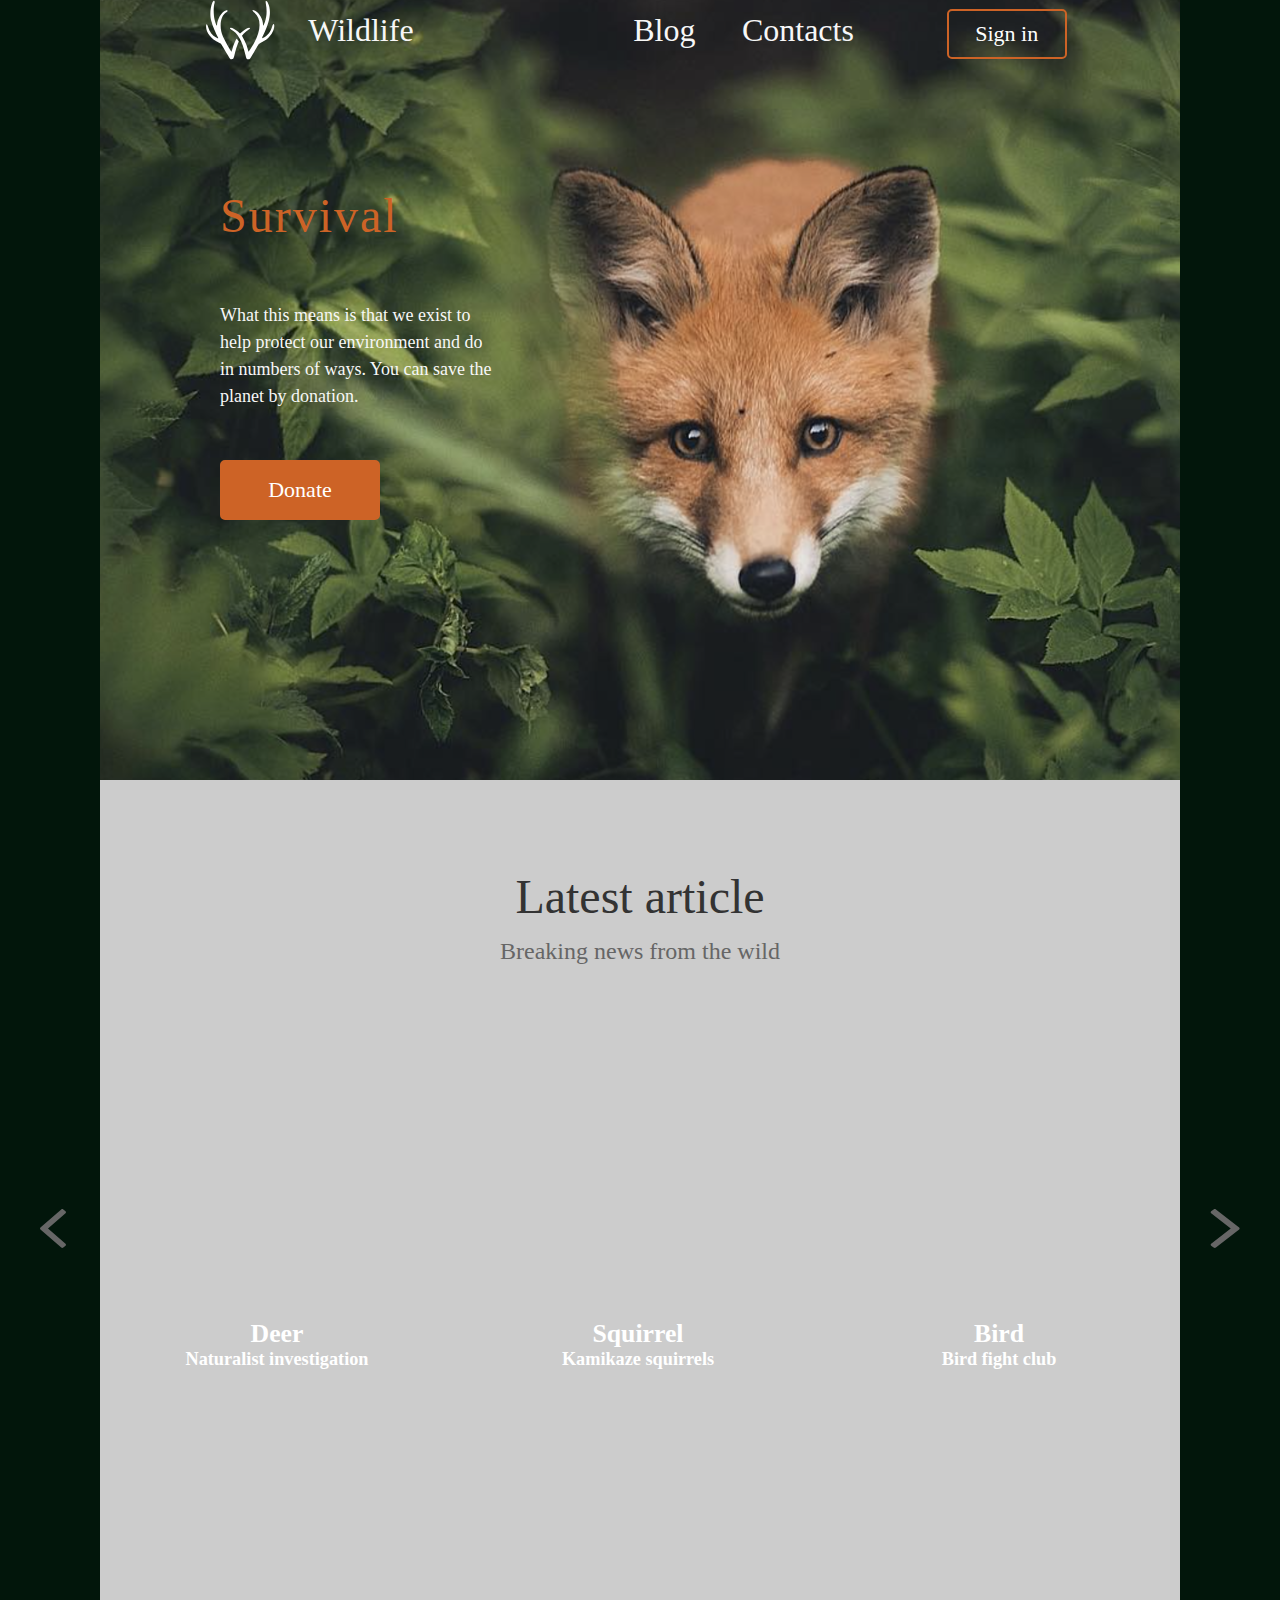
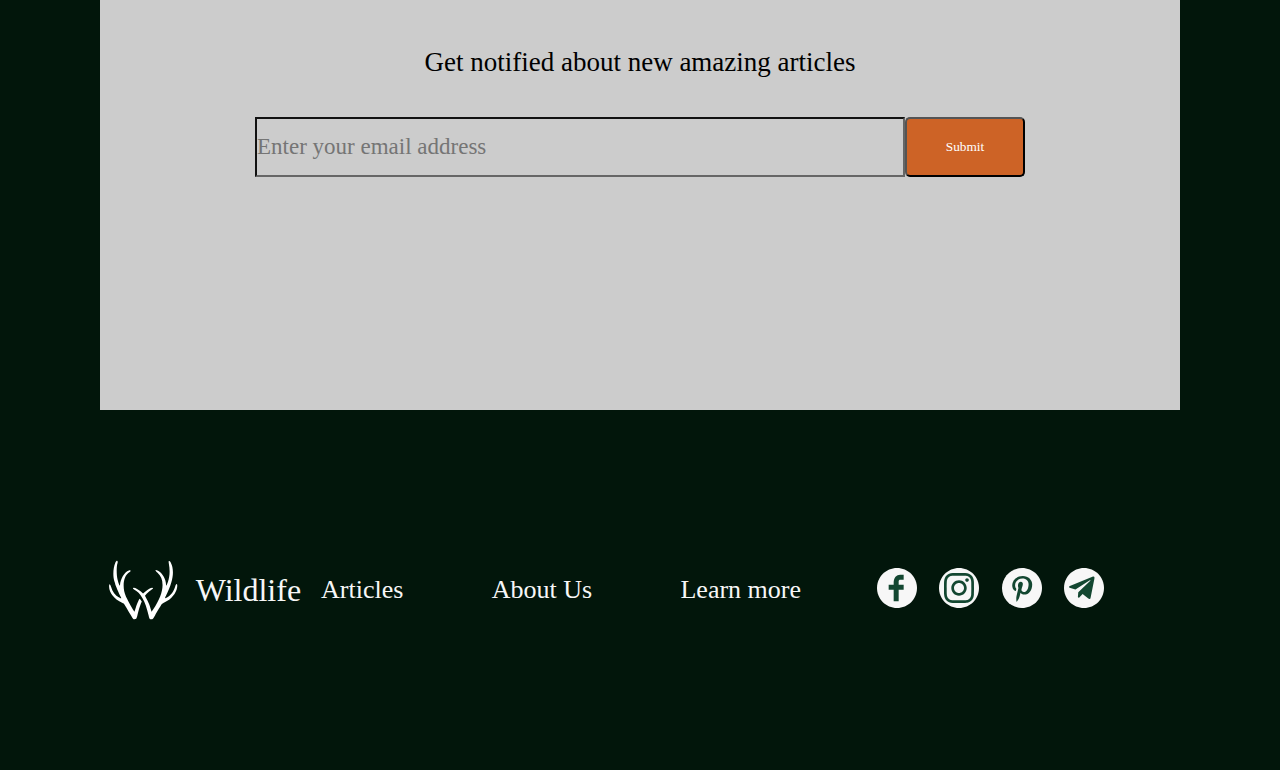
==== wildlife/index.html @ bce0eb22 "feat: cheged 3 file and added 3 pictures" ====
<!DOCTYPE html>
<html lang="en">
<head>
  <meta charset="UTF-8">
  <link rel="stylesheet" href="style.css">
  <link rel="stylesheet" href="anim.css">
  <title>Wildlife</title>
</head>
<body>
  <div class="wrapper">
    <div class="up">
      <header class="header">
          <div class="header__left">
            <div class="left__block">
              <div class="header__logo">
                  <svg width="69" height="60" viewBox="0 0 69 60" fill="none" xmlns="http://www.w3.org/2000/svg">
                    <path fill-rule="evenodd" clip-rule="evenodd" d="M6.3948 2.44604C4.16477 7.15504 3.65727 16.4691 5.36475 21.3461C5.73505 22.4039 6.12845 23.6725 6.23905 24.1655C6.50697 25.3616 9.98755 33.4607 11.3835 36.1374C12.7536 38.7639 12.7282 38.7901 10.1004 37.4541C6.3206 35.5326 3.34752 31.5826 2.05042 26.7593C1.13115 23.3408 0.00397348 23.2777 0.0772985 26.6488C0.205224 32.5289 5.17522 38.814 12.5882 42.4708C15.5288 43.9211 14.6779 42.7686 21.2467 54.2024C24.0457 59.0747 24.1808 59.2308 25.5972 59.2308C27.3561 59.2308 27.6071 58.8444 28.5953 54.6155C29.5972 50.3279 30.7228 46.6075 31.9289 43.5965L32.7948 41.4347L31.8533 40.1431C31.3355 39.4326 30.798 38.8502 30.6593 38.8488C30.1948 38.844 28.0869 43.6096 26.7646 47.6535L25.4569 51.6532L23.9027 49.3844C22.4623 47.2811 17.952 38.948 16.8384 36.3319C12.847 26.9553 14.4788 15.6138 20.3028 12.2518C22.3567 11.066 21.9794 9.6086 19.8173 10.3764C15.3945 11.9471 11.3867 18.6498 10.9586 25.1924C10.8617 26.6725 9.7457 24.0611 8.6236 19.7287C7.47227 15.2835 7.3727 6.67708 8.4353 3.47029C9.38888 0.593038 7.67895 -0.265299 6.3948 2.44604ZM59.6933 1.30982C59.574 1.59996 59.6634 2.85175 59.8918 4.09177C61.1044 10.6744 60.7708 16.6257 58.8924 21.9231C57.5846 25.6113 57.0736 26.3963 57.0652 24.7304C57.0377 19.3638 53.3148 12.8507 49.0733 10.7489C45.9222 9.18752 45.6274 10.2683 48.518 12.7851C56.5554 19.7834 54.8527 33.9088 44.1036 49.4043L42.5157 51.6933L41.9636 49.7889C40.4831 44.6822 39.9738 43.3696 38.0497 39.7006L35.9766 35.7474L37.6433 33.7295C38.56 32.6197 40.4344 31.032 41.8087 30.2013C43.183 29.3706 44.2428 28.5095 44.1637 28.2878C43.6667 26.893 39.9378 28.4095 36.4521 31.4239L34.0308 33.5178L31.8846 31.5955C29.582 29.5331 25.8581 27.5444 24.6935 27.7554C23.4517 27.9804 23.6045 28.7779 25.0178 29.4484C31.5726 32.5583 36.2416 40.8258 39.5563 55.1923C40.3933 58.8197 40.6819 59.2308 42.3925 59.2308C43.7998 59.2308 43.9577 59.0614 46.1602 55.1923C47.5179 52.8072 51.0517 46.8561 52.3433 44.7796C52.8356 43.988 54.1098 43.1056 56.201 42.1082C62.3316 39.1839 67.1378 33.2911 68.1072 27.5107C68.7914 23.4293 67.2122 22.8184 66.0997 26.7343C64.7094 31.6287 61.3194 36.0255 57.5225 37.8595C55.6437 38.767 55.6206 38.591 57.1947 35.3476C64.3238 20.6586 65.7354 10.406 61.7265 2.43362C61.0403 1.06904 60.0232 0.506894 59.6933 1.30982Z" fill="white"/>
                  </svg>
              <h1>Wildlife</h1>
              </div>
            </div>
          </div>
        <div class="header__right">
          <div class = "right__block"> 
            <nav class="menu">
              <ul class="menu__list">
                <li class="menu__items">
                  <a href="#" class="menu__links">Blog</a>
                </li>
                <li class="menu__items">
                  <a href="#" class="menu__links">Contacts</a>
                </li>
                <li class="menu__items">
                  <img src="https://image.flaticon.com/icons/svg/49/49116.svg" alt="" class="search-icon">
                </li>
                <li class="menu__items">
                  <button href="#" class="menu__links">Sign in</button>
                </li>
              </ul>
            </nav>
          </div>
        </div>
      </header>
      <div class="survival">
        <div class="med">
          <div class="med_title"><h1 id="tt">Survival</h1></div>
          <div class="med_text">
            What this means is that we exist to help protect our environment and do in numbers of ways. 
            You can save the planet by donation.
          </div>
          <div class="med_donate"> <button href=# class="med_links" id="button2">Donate</button></div>
        </div>
      </div>
    </div>
  </div>
  <div class="wild-articles">
    <div class="last_articles">
      <div class="articles__header">
        <h2 id="head_1">Latest article</h2>
        <h2 id="head_2">Breaking news from the wild</h2>
      </div>
      <div class="articles__body">
        <div class="illustration">
          <div id="strelka">
            <svg width="26" height="39" viewBox="0 0 26 39" fill="none" xmlns="http://www.w3.org/2000/svg">
              <path d="M25.9913 3.24993C25.9913 3.56219 25.8125 3.91383 25.545 4.14844L8.00063 19.4998L25.545 34.8511C25.8131 35.0857 25.9913 35.4368 25.9913 35.7496C25.9913 36.0624 25.8125 36.4135 25.545 36.6481L23.3131 38.601C23.045 38.8356 22.6438 38.9915 22.2863 38.9915C21.9288 38.9915 21.5275 38.8351 21.2594 38.601L0.455627 20.3977C0.187502 20.1631 0.00937653 19.812 0.00937653 19.4992C0.00937653 19.1864 0.188127 18.8353 0.455627 18.6007L21.2594 0.397427C21.5275 0.162818 21.9288 0.00695801 22.2863 0.00695801C22.6438 0.00695801 23.045 0.163365 23.3131 0.397427L25.545 2.35032C25.8131 2.58493 25.9913 2.89719 25.9913 3.24883V3.24993Z" fill="#666666"/>
              </svg>
          </div>
          <div class="picture__1">
            <div class="picture__text">
              <h3 id="white">Deer</h3>
              <h5 id="white">Naturalist investigation</h5>
            </div>
          </div>
          <div class="picture__2">
            <div class="picture__text">
              <h3 id='white'>Squirrel</h3>
              <h5 id='white'>Kamikaze squirrels</h5>
            </div> 
          </div>
          <div class="picture__3">
            <div class="picture__text">
              <h3 id='white'>Bird</h3>
              <h5 id='white'>Bird fight club</h5>
            </div>
          </div>
          <div id="strelka">
            <svg width="30" height="39" viewBox="0 0 30 39" fill="none" xmlns="http://www.w3.org/2000/svg">
              <path d="M29.6512 19.4997C29.6512 19.812 29.4517 20.1636 29.1531 20.3982L5.93029 38.6015C5.63098 38.8361 5.18308 38.992 4.78401 38.992C4.38494 38.992 3.93703 38.8356 3.63773 38.6015L1.14633 36.6486C0.847031 36.414 0.648193 36.1017 0.648193 35.7501C0.648193 35.4378 0.847728 35.0862 1.14633 34.8516L20.7308 19.5003L1.14633 4.14894C0.847031 3.91433 0.648193 3.56323 0.648193 3.25042C0.648193 2.93761 0.847728 2.58651 1.14633 2.3519L3.63773 0.399014C3.93703 0.164405 4.38494 0.00854492 4.78401 0.00854492C5.18308 0.00854492 5.63098 0.164952 5.93029 0.399014L29.1531 18.6023C29.4524 18.8369 29.6512 19.188 29.6512 19.5008V19.4997Z" fill="#666666"/>
            </svg>
          </div>
        </div>
      </div>

      <div class='articles__basement'>
        <div class="email">
          <div class="text12">
            <h4 id="text11">Get notified about new amazing articles</h4>
          </div>
          <div class="email2">
            <form class="form_center" action="kudata.php">
              <input class="pole__email" type="email" placeholder="Enter your email address">
              <input class="button__send" type="submit" placeholder="Send">
            </form>
          </div>
        </div>
      </div>
    </div>
  </div>

  <div class="footer">
    <div class="footer__wrapper">

      <div class="left__footer">
        <div class="left__footer_block">
          <div class="footer__logo">
            <svg width="69" height="60" viewBox="0 0 69 60" fill="none" xmlns="http://www.w3.org/2000/svg">
              <path fill-rule="evenodd" clip-rule="evenodd" d="M6.3948 2.44604C4.16477 7.15504 3.65727 16.4691 5.36475 21.3461C5.73505 22.4039 6.12845 23.6725 6.23905 24.1655C6.50697 25.3616 9.98755 33.4607 11.3835 36.1374C12.7536 38.7639 12.7282 38.7901 10.1004 37.4541C6.3206 35.5326 3.34752 31.5826 2.05042 26.7593C1.13115 23.3408 0.00397348 23.2777 0.0772985 26.6488C0.205224 32.5289 5.17522 38.814 12.5882 42.4708C15.5288 43.9211 14.6779 42.7686 21.2467 54.2024C24.0457 59.0747 24.1808 59.2308 25.5972 59.2308C27.3561 59.2308 27.6071 58.8444 28.5953 54.6155C29.5972 50.3279 30.7228 46.6075 31.9289 43.5965L32.7948 41.4347L31.8533 40.1431C31.3355 39.4326 30.798 38.8502 30.6593 38.8488C30.1948 38.844 28.0869 43.6096 26.7646 47.6535L25.4569 51.6532L23.9027 49.3844C22.4623 47.2811 17.952 38.948 16.8384 36.3319C12.847 26.9553 14.4788 15.6138 20.3028 12.2518C22.3567 11.066 21.9794 9.6086 19.8173 10.3764C15.3945 11.9471 11.3867 18.6498 10.9586 25.1924C10.8617 26.6725 9.7457 24.0611 8.6236 19.7287C7.47227 15.2835 7.3727 6.67708 8.4353 3.47029C9.38888 0.593038 7.67895 -0.265299 6.3948 2.44604ZM59.6933 1.30982C59.574 1.59996 59.6634 2.85175 59.8918 4.09177C61.1044 10.6744 60.7708 16.6257 58.8924 21.9231C57.5846 25.6113 57.0736 26.3963 57.0652 24.7304C57.0377 19.3638 53.3148 12.8507 49.0733 10.7489C45.9222 9.18752 45.6274 10.2683 48.518 12.7851C56.5554 19.7834 54.8527 33.9088 44.1036 49.4043L42.5157 51.6933L41.9636 49.7889C40.4831 44.6822 39.9738 43.3696 38.0497 39.7006L35.9766 35.7474L37.6433 33.7295C38.56 32.6197 40.4344 31.032 41.8087 30.2013C43.183 29.3706 44.2428 28.5095 44.1637 28.2878C43.6667 26.893 39.9378 28.4095 36.4521 31.4239L34.0308 33.5178L31.8846 31.5955C29.582 29.5331 25.8581 27.5444 24.6935 27.7554C23.4517 27.9804 23.6045 28.7779 25.0178 29.4484C31.5726 32.5583 36.2416 40.8258 39.5563 55.1923C40.3933 58.8197 40.6819 59.2308 42.3925 59.2308C43.7998 59.2308 43.9577 59.0614 46.1602 55.1923C47.5179 52.8072 51.0517 46.8561 52.3433 44.7796C52.8356 43.988 54.1098 43.1056 56.201 42.1082C62.3316 39.1839 67.1378 33.2911 68.1072 27.5107C68.7914 23.4293 67.2122 22.8184 66.0997 26.7343C64.7094 31.6287 61.3194 36.0255 57.5225 37.8595C55.6437 38.767 55.6206 38.591 57.1947 35.3476C64.3238 20.6586 65.7354 10.406 61.7265 2.43362C61.0403 1.06904 60.0232 0.506894 59.6933 1.30982Z" fill="white"/>
            </svg>
            <div class="footer__logo_text">
              <h1>Wildlife</h1>
            </div>
          </div>
        </div>
      </div>

      <div class="middle__footer">
        <ul class="ul__footer__middle">
          <li class="li__footer__middle">
            <a class="a__links__footer">Articles</a>
          </li>
          <li class="li__footer__middle">
            <a class="a__links__footer">About Us</a>
          </li>
          <li class="li__footer_middle">
            <a class="a__links__footer">Learn more</a>
          </li>
        </ul>
      </div>

      <div class="right__footer">
        <ul class="ul__footer__right">
          <li class="li__footer__right"> 
            <a class="a__links__footer__right"><svg width="40" height="40" viewBox="0 0 40 40" fill="none" xmlns="http://www.w3.org/2000/svg">
              <path d="M0 20C0 8.95431 8.95431 0 20 0C31.0457 0 40 8.95431 40 20C40 31.0457 31.0457 40 20 40C8.95431 40 0 31.0457 0 20Z" fill="#F7F7F7"/>
              <path d="M21.6663 16.6663H26.6663V21.6663H21.6663V33.3325H16.6663V21.6663H11.6663V16.6663H16.6663V14.575C16.6663 12.5938 17.29 10.09 18.53 8.72126C19.77 7.35001 21.3188 6.66626 23.1738 6.66626H26.6675V11.6663H23.1675C22.3375 11.6663 21.6675 12.3363 21.6675 13.165V16.6663H21.6663Z" fill="#134731"/>
              </svg></a>
          </li>
          <li class="li__footer__right">
            <a class="a__links__footer__right"><svg width="40" height="40" viewBox="0 0 40 40" fill="none" xmlns="http://www.w3.org/2000/svg">
              <path d="M0 20C0 8.95431 8.95431 0 20 0C31.0457 0 40 8.95431 40 20C40 31.0457 31.0457 40 20 40C8.95431 40 0 31.0457 0 20Z" fill="#F7F7F7"/>
              <path d="M20.0088 7.7017C24.019 7.7017 24.4938 7.71928 26.0709 7.78961C27.5366 7.85407 28.3281 8.10021 28.8558 8.30533C29.5534 8.57492 30.0576 8.90311 30.5794 9.42469C31.1071 9.95214 31.4295 10.4503 31.7051 11.1477C31.9103 11.6751 32.1565 12.4722 32.221 13.9314C32.2914 15.5138 32.309 15.9885 32.309 19.9912C32.309 23.9939 32.2914 24.4745 32.221 26.051C32.1565 27.5161 31.9103 28.3073 31.7051 28.8347C31.4354 29.5321 31.1071 30.0361 30.5853 30.5577C30.0576 31.0852 29.5593 31.4075 28.8616 31.6829C28.334 31.8881 27.5366 32.1342 26.0768 32.1987C24.4938 32.269 24.019 32.2866 20.0147 32.2866C16.0104 32.2866 15.5296 32.269 13.9525 32.1987C12.4868 32.1342 11.6953 31.8881 11.1677 31.6829C10.47 31.4134 9.9658 31.0852 9.44401 30.5636C8.91636 30.0361 8.5939 29.538 8.31835 28.8406C8.11315 28.3131 7.86691 27.5161 7.80242 26.0568C7.73207 24.4745 7.71448 23.9998 7.71448 19.9971C7.71448 15.9943 7.73207 15.5138 7.80242 13.9373C7.86691 12.4722 8.11315 11.681 8.31835 11.1535C8.58804 10.4561 8.91636 9.95214 9.43815 9.43055C9.9658 8.90311 10.4641 8.58078 11.1618 8.30533C11.6895 8.10021 12.4868 7.85407 13.9466 7.78961C15.5237 7.71928 15.9986 7.7017 20.0088 7.7017ZM20.0088 5C15.9341 5 15.4241 5.01758 13.8235 5.08791C12.2288 5.15823 11.1325 5.4161 10.1827 5.78531C9.19191 6.1721 8.35353 6.68197 7.52101 7.52002C6.68263 8.35222 6.17256 9.19027 5.78562 10.1748C5.41626 11.1301 5.1583 12.2202 5.08794 13.8142C5.01759 15.42 5 15.9299 5 20.0029C5 24.076 5.01759 24.5859 5.08794 26.1858C5.1583 27.7798 5.41626 28.8758 5.78562 29.8252C6.17256 30.8156 6.68263 31.6536 7.52101 32.4858C8.35353 33.318 9.19191 33.8338 10.1769 34.2147C11.1325 34.5839 12.223 34.8418 13.8177 34.9121C15.4182 34.9824 15.9283 35 20.0029 35C24.0776 35 24.5876 34.9824 26.1882 34.9121C27.7829 34.8418 28.8792 34.5839 29.829 34.2147C30.814 33.8338 31.6523 33.318 32.4849 32.4858C33.3174 31.6536 33.8333 30.8156 34.2144 29.831C34.5837 28.8758 34.8417 27.7857 34.9121 26.1916C34.9824 24.5917 35 24.0819 35 20.0088C35 15.9357 34.9824 15.4259 34.9121 13.8259C34.8417 12.2319 34.5837 11.136 34.2144 10.1866C33.845 9.19027 33.335 8.35222 32.4966 7.52002C31.6641 6.68783 30.8257 6.1721 29.8407 5.79117C28.8851 5.42196 27.7946 5.16409 26.1999 5.09377C24.5935 5.01758 24.0834 5 20.0088 5V5Z" fill="#134731"/>
              <path d="M20.0088 12.2964C15.7524 12.2964 12.2992 15.7482 12.2992 20.003C12.2992 24.2577 15.7524 27.7096 20.0088 27.7096C24.2652 27.7096 27.7184 24.2577 27.7184 20.003C27.7184 15.7482 24.2652 12.2964 20.0088 12.2964ZM20.0088 25.002C17.2474 25.002 15.0078 22.7633 15.0078 20.003C15.0078 17.2427 17.2474 15.0039 20.0088 15.0039C22.7702 15.0039 25.0098 17.2427 25.0098 20.003C25.0098 22.7633 22.7702 25.002 20.0088 25.002Z" fill="#134731"/>
              <path d="M29.8232 11.9916C29.8232 12.9853 29.0174 13.7907 28.0233 13.7907C27.0292 13.7907 26.2234 12.9853 26.2234 11.9916C26.2234 10.9979 27.0292 10.1924 28.0233 10.1924C29.0174 10.1924 29.8232 10.9979 29.8232 11.9916Z" fill="#134731"/>
              </svg>
              </a>
          </li> 
          <li class="li__footer__right">
            <a class="a__links__footer__right"><svg width="40" height="40" viewBox="0 0 40 40" fill="none" xmlns="http://www.w3.org/2000/svg">
              <path d="M0 20C0 8.95431 8.95431 0 20 0C31.0457 0 40 8.95431 40 20C40 31.0457 31.0457 40 20 40C8.95431 40 0 31.0457 0 20Z" fill="#F7F7F7"/>
              <path d="M20.81 7.95117C13.76 7.95117 10.205 13.0062 10.205 17.2212C10.205 19.7762 11.1737 22.0449 13.2437 22.8899C13.585 23.0299 13.8887 22.8962 13.9875 22.5212C14.0562 22.2599 14.2175 21.5999 14.2912 21.3262C14.3925 20.9574 14.3525 20.8262 14.08 20.5012C13.4812 19.7974 13.1 18.8812 13.1 17.5899C13.1 13.8399 15.905 10.4837 20.4062 10.4837C24.3925 10.4837 26.5825 12.9224 26.5825 16.1699C26.5825 20.4499 24.6875 24.0599 21.8762 24.0599C20.3225 24.0599 19.1612 22.7762 19.535 21.2012C19.9812 19.3174 20.845 17.2899 20.845 15.9349C20.845 14.7199 20.1912 13.7087 18.845 13.7087C17.2587 13.7087 15.9812 15.3487 15.9812 17.5487C15.9812 18.9499 16.4575 19.8974 16.4575 19.8974C16.4575 19.8974 14.8312 26.7787 14.5475 27.9837C13.9812 30.3837 14.4625 33.3274 14.5062 33.6249C14.5275 33.7987 14.755 33.8437 14.8562 33.7099C15.0025 33.5187 16.895 31.1812 17.535 28.8512C17.72 28.1912 18.58 24.7762 18.58 24.7762C19.0987 25.7574 20.6012 26.6224 22.205 26.6224C26.9762 26.6224 30.2112 22.2762 30.2112 16.4512C30.2062 12.0512 26.4775 7.95117 20.8112 7.95117H20.81Z" fill="#134731"/>
              </svg>
              </a>
          </li>
          <li class="li__footer__right">
            <a class="a__links__footer__right"><svg width="40" height="40" viewBox="0 0 40 40" fill="none" xmlns="http://www.w3.org/2000/svg">
              <path d="M0 20C0 8.95431 8.95431 0 20 0C31.0457 0 40 8.95431 40 20C40 31.0457 31.0457 40 20 40C8.95431 40 0 31.0457 0 20Z" fill="#F7F7F7"/>
              <path d="M28.4299 8.75572L5.83808 17.9356C4.92895 18.3631 4.62146 19.2193 5.6183 19.6839L11.4141 21.6246L25.4275 12.4989C26.1927 11.9259 26.976 12.0787 26.302 12.7089L14.2663 24.1918L13.8882 29.0513C14.2384 29.8016 14.8796 29.8051 15.2886 29.4322L18.6185 26.1122L24.3214 30.612C25.6459 31.4383 26.3666 30.905 26.6516 29.3906L30.3922 10.7271C30.7806 8.86286 30.1182 8.04149 28.4299 8.75572Z" fill="#134731"/>
              </svg>
              </a>
          </li>
        </ul>
      </div>

    </div>
  </div>
</body>

</html>
---- wildlife/style.css ----
* {
    padding: 0;
    margin: 0;
    list-style-type: none;
    box-sizing: border-box;
    text-decoration: none;
    font-family: "Open Sans";
}
  
.wrapper {
    width: 100vw;
    display: flex;
    justify-content: center;
    background-color: #02160b;
}

.up{
    width: 100%;
    max-width: 1080px;
    height: 100%;
    min-height: 780px; 
    
    background-image: url(fox_back.png);
}
.header {

    display: flex;
    justify-content: space-around;

    font-family: Roboto;
    font-style: normal;

    font-size: 32px;
    font-weight: 400;

    line-height: 60px;
}
  
.header__logo {
    width: 240px;
    height: 60px;
  
    display: flex;
    align-items: center;
    justify-content: space-around;
}
  
.menu__list{
    width:480px;

    display: flex;
    justify-content: space-around;
}
  
button {
    height: 50px;
    width: 120px;

    font-style: normal;

    font-size: 22px;
    font-weight: 400;

    line-height: 28px;

    text-align: center;

    border: 2px solid #CD6326;
    box-sizing: border-box;
    border-radius: 5px;
    
    color: white;      
    background-color: Transparent;
}

a {
    color: rgba(247, 247, 247, 1);
}

img {
    filter: invert(1);
}

h1 {
    font-style: normal;

    font-size: 32px;
    font-weight: 400;

    line-height: 60px;
    
    color: #f7f7f7;
}

.survival{
    display: flex;
    align-items: flex-end;
    height:460px;
    width: 395px;
    justify-content: flex-end;
    
}

.med {
    width: 275px;
    height: 340px;

    display: flex;
    justify-content: space-between;
    flex-direction: column;

}

.med_title {
    width: 199px;
    height: 72px;

    color: #CD6326;
}

.med_text {
    width: 274px;
    height: 108px;

    font-style: normal;

    font-size: 18px;

    font-weight: 400;

    line-height: 27px;
    letter-spacing: 0em;

    color: rgba(247, 247, 247, 1);
}

.med_donate {
    width: 160px;
    height: 60px;

    font-family: Roboto;
    font-style: normal;
    
    font-size: 23px;

    font-weight: 400;

    line-height: 27px;

    letter-spacing: 0em;

}

#button2 {
    height: 60px;
    width: 160px;

    background-color: #cd6326;
}

#tt {
    color:rgb(205, 99, 38);

    font-size: 48px;
    font-style: normal;
    font-weight: 400;
    line-height: 72px;
    letter-spacing: 2px;
}

.wild-articles {
    width: 100vw;
    display: flex;

    justify-content: center;

    background-color: #02160b;

    z-index: -1;
}

.last_articles {
    width: 100%;
    max-width: 1080px;
    height: 100%;
    min-height: 780px;

    display: flex;

    flex-direction: column;
    align-items: center;
    justify-content: space-between;
    
    background-color: #cccccc;
}

.articles__header {
    height: 270px;

    display: flex;
    justify-content: center;

    flex-direction: column;
}

#head_1 {
    text-align: center;
    font-style: normal;

    font-size: 48px;

    font-weight: 400;

    line-height: 72px;
    letter-spacing: 0em;

    color: #333333; 
}
#head_2 {
    text-align: center;
    font-style: normal;

    font-size: 24px;

    font-weight: 400;

    line-height: 36px;
    letter-spacing: 0em;
    
    color: #666666;
}

.articles__body {

    display: flex;
    align-items: flex-end;
}

.illustration {
    height: 360px;
    width: 1200px;

    display: flex;

    align-items: center;
    justify-content: space-between;
}

.picture__1 {
    height: 360px;
    width: 300px;

    display: flex;

    align-items: flex-end;
    justify-content: center;

    background-image: url(picture/Olen.jpg)
}
.picture__2 {
    height: 360px;
    width: 300px;

    display: flex;

    align-items: flex-end;
    justify-content: center;

    background-image: url(picture/Belka.jpg)
}
.picture__3 {
    height: 360px;
    width: 300px;

    display: flex;

    align-items: flex-end;
    justify-content: center;

    background-image: url(picture/Bird.jpg)
}

#white {
    color: white;
}

.picture__text {
    display: flex;
    flex-direction: column;
    align-items: center;

    font-size: 22px;

    margin-bottom: 40px;
}

.articles__basement {
    height: 600px;

    display: flex;
    flex-direction: column;

    align-items: center;
    justify-content: space-around;
}

.email {
    height: 170px;

    display: flex;
    flex-direction: column;

    align-items: center;
    justify-content: space-around;
}

#text11 {
    text-align: center;
    font-style: normal;

    font-size: 27px;

    font-weight: 400;
    line-height: 41px;
    letter-spacing: 0em;
}

.pole__email {
    width: 650px;
    height: 60px;
    
    font-family: Roboto;
    font-style: normal;

    font-size: 23px;

    font-weight: 400;
    line-height: 27px;
    letter-spacing: 0em;

    text-align: left;
    border-color: #666666;
    background: #cccccc;
}

.button__send {
    width: 120px;
    height: 60px;

    border-radius: 5px;

    background: rgba(205, 99, 38, 1);
    color:white;
}

.email2 {
    display: flex;
    align-items: center;
}

.form_center {
    height: 63px;

    display: flex;
    align-items: center;
}

.footer {
    width: 100vw;
    display: flex;

    justify-content: center;

    background-color: #02160b;

    z-index: -1;
}


.footer__wrapper {
    width: 100%;
    max-width: 1080px;

    height: 360px;

    display: flex;
    align-items: center;

    background-image: url(footer.jpg);

    justify-content: space-around;
}

.left__footer {
    width: 280px;

    display: flex;

}
.footer__logo {
    width: 210px;
    height: 60px;
  
    display: flex;
    align-items: center;
    justify-content: space-around;
}
.left__footer_block {
    display: flex;
    
    justify-content: space-around;

}

.middle__footer {
    width: 480px;

    display: flex;
    justify-content: center;

}
.ul__footer__middle {
    width: 480px;

    display: flex;
    justify-content: space-between;
    align-items: center;

    font-size: 26px;
    font-style: normal;
}


.right__footer {
    width: 480px;

    display: flex;
    justify-content: center;

}
.ul__footer__right{
    width: 250px;

    display: flex;
    justify-content: space-around;
    align-items: center;
}
---- wildlife/anim.css ----
button:hover {
    background-color: #cd6326;
}

button:active {
    background-color: rgba(41, 41, 41, 2);
}

.search-icon:hover {
    transform: scaleX(-1);
    transition: 400ms;
}

a:active {
    background-color: #4a5438;
    color:rgba(41, 41, 41, 2);
    transition: 200ms;
}


#button2:hover {
    background-color: #e39128;
    border: 2px solid #e39128;
}

#button2:active {
    background-color: rgba(41, 41, 41, 2);
}

#strelka:hover {
    transform: scaleY(-1);
    transition: 400ms;
}

.a__links__footer:hover {
    color: #fff;
    transition: 1000ms; 

    text-shadow: 
    0 1px 0 #ccc, 
    0 2px 0 #c9c9c9, 
    0 3px 0 #bbb, 
    0 4px 0 #b9b9b9, 
    0 5px 0 #aaa, 
    0 6px 1px rgba(0,0,0,.1), 
    0 0 5px rgba(0,0,0,.1), 
    0 1px 3px rgba(0,0,0,.3), 
    0 3px 5px rgba(0,0,0,.2), 
    0 5px 10px rgba(0,0,0,.25), 
    0 10px 10px rgba(0,0,0,.2), 
    0 20px 20px rgba(0,0,0,.15);
}

.li__footer__right:hover {
    animation-duration: 3s;
    transform: rotate(720deg);
    transition: 1000ms;
}
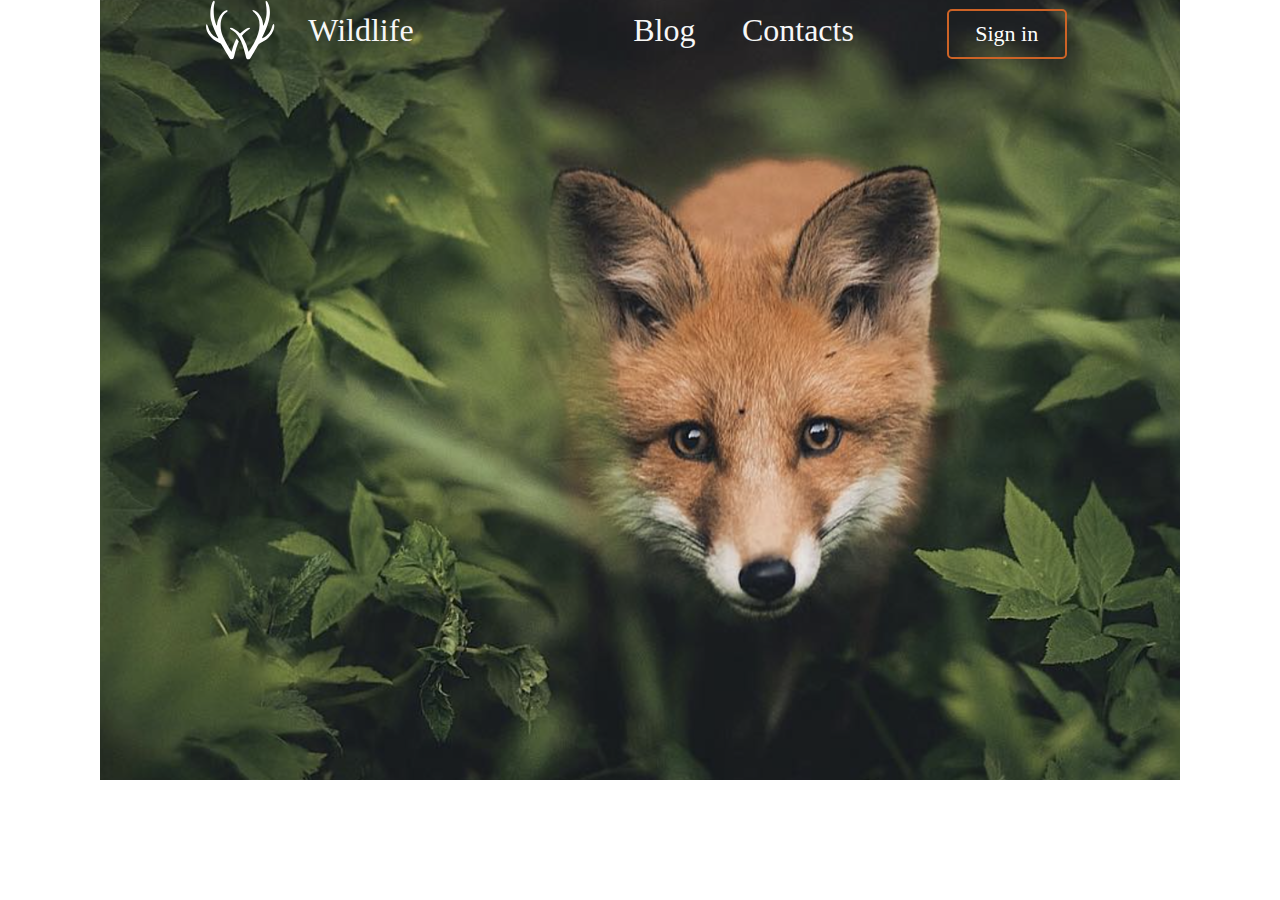
==== commit 9b23606a: "Merge b89e76d69c2aacb96ed3cf2b8f05249602382ddf into 4f910ad4a6bb5f969a0e0220969db24aebb90892" ====
--- a/wildlife/index.html
+++ b/wildlife/index.html
@@ -8,172 +8,41 @@
 </head>
 <body>
   <div class="wrapper">
-    <div class="up">
-      <header class="header">
-          <div class="header__left">
-            <div class="left__block">
-              <div class="header__logo">
-                  <svg width="69" height="60" viewBox="0 0 69 60" fill="none" xmlns="http://www.w3.org/2000/svg">
-                    <path fill-rule="evenodd" clip-rule="evenodd" d="M6.3948 2.44604C4.16477 7.15504 3.65727 16.4691 5.36475 21.3461C5.73505 22.4039 6.12845 23.6725 6.23905 24.1655C6.50697 25.3616 9.98755 33.4607 11.3835 36.1374C12.7536 38.7639 12.7282 38.7901 10.1004 37.4541C6.3206 35.5326 3.34752 31.5826 2.05042 26.7593C1.13115 23.3408 0.00397348 23.2777 0.0772985 26.6488C0.205224 32.5289 5.17522 38.814 12.5882 42.4708C15.5288 43.9211 14.6779 42.7686 21.2467 54.2024C24.0457 59.0747 24.1808 59.2308 25.5972 59.2308C27.3561 59.2308 27.6071 58.8444 28.5953 54.6155C29.5972 50.3279 30.7228 46.6075 31.9289 43.5965L32.7948 41.4347L31.8533 40.1431C31.3355 39.4326 30.798 38.8502 30.6593 38.8488C30.1948 38.844 28.0869 43.6096 26.7646 47.6535L25.4569 51.6532L23.9027 49.3844C22.4623 47.2811 17.952 38.948 16.8384 36.3319C12.847 26.9553 14.4788 15.6138 20.3028 12.2518C22.3567 11.066 21.9794 9.6086 19.8173 10.3764C15.3945 11.9471 11.3867 18.6498 10.9586 25.1924C10.8617 26.6725 9.7457 24.0611 8.6236 19.7287C7.47227 15.2835 7.3727 6.67708 8.4353 3.47029C9.38888 0.593038 7.67895 -0.265299 6.3948 2.44604ZM59.6933 1.30982C59.574 1.59996 59.6634 2.85175 59.8918 4.09177C61.1044 10.6744 60.7708 16.6257 58.8924 21.9231C57.5846 25.6113 57.0736 26.3963 57.0652 24.7304C57.0377 19.3638 53.3148 12.8507 49.0733 10.7489C45.9222 9.18752 45.6274 10.2683 48.518 12.7851C56.5554 19.7834 54.8527 33.9088 44.1036 49.4043L42.5157 51.6933L41.9636 49.7889C40.4831 44.6822 39.9738 43.3696 38.0497 39.7006L35.9766 35.7474L37.6433 33.7295C38.56 32.6197 40.4344 31.032 41.8087 30.2013C43.183 29.3706 44.2428 28.5095 44.1637 28.2878C43.6667 26.893 39.9378 28.4095 36.4521 31.4239L34.0308 33.5178L31.8846 31.5955C29.582 29.5331 25.8581 27.5444 24.6935 27.7554C23.4517 27.9804 23.6045 28.7779 25.0178 29.4484C31.5726 32.5583 36.2416 40.8258 39.5563 55.1923C40.3933 58.8197 40.6819 59.2308 42.3925 59.2308C43.7998 59.2308 43.9577 59.0614 46.1602 55.1923C47.5179 52.8072 51.0517 46.8561 52.3433 44.7796C52.8356 43.988 54.1098 43.1056 56.201 42.1082C62.3316 39.1839 67.1378 33.2911 68.1072 27.5107C68.7914 23.4293 67.2122 22.8184 66.0997 26.7343C64.7094 31.6287 61.3194 36.0255 57.5225 37.8595C55.6437 38.767 55.6206 38.591 57.1947 35.3476C64.3238 20.6586 65.7354 10.406 61.7265 2.43362C61.0403 1.06904 60.0232 0.506894 59.6933 1.30982Z" fill="white"/>
-                  </svg>
-              <h1>Wildlife</h1>
-              </div>
-            </div>
-          </div>
-        <div class="header__right">
-          <div class = "right__block"> 
-            <nav class="menu">
-              <ul class="menu__list">
-                <li class="menu__items">
-                  <a href="#" class="menu__links">Blog</a>
-                </li>
-                <li class="menu__items">
-                  <a href="#" class="menu__links">Contacts</a>
-                </li>
-                <li class="menu__items">
-                  <img src="https://image.flaticon.com/icons/svg/49/49116.svg" alt="" class="search-icon">
-                </li>
-                <li class="menu__items">
-                  <button href="#" class="menu__links">Sign in</button>
-                </li>
-              </ul>
-            </nav>
-          </div>
-        </div>
-      </header>
-      <div class="survival">
-        <div class="med">
-          <div class="med_title"><h1 id="tt">Survival</h1></div>
-          <div class="med_text">
-            What this means is that we exist to help protect our environment and do in numbers of ways. 
-            You can save the planet by donation.
-          </div>
-          <div class="med_donate"> <button href=# class="med_links" id="button2">Donate</button></div>
-        </div>
-      </div>
-    </div>
-  </div>
-  <div class="wild-articles">
-    <div class="last_articles">
-      <div class="articles__header">
-        <h2 id="head_1">Latest article</h2>
-        <h2 id="head_2">Breaking news from the wild</h2>
-      </div>
-      <div class="articles__body">
-        <div class="illustration">
-          <div id="strelka">
-            <svg width="26" height="39" viewBox="0 0 26 39" fill="none" xmlns="http://www.w3.org/2000/svg">
-              <path d="M25.9913 3.24993C25.9913 3.56219 25.8125 3.91383 25.545 4.14844L8.00063 19.4998L25.545 34.8511C25.8131 35.0857 25.9913 35.4368 25.9913 35.7496C25.9913 36.0624 25.8125 36.4135 25.545 36.6481L23.3131 38.601C23.045 38.8356 22.6438 38.9915 22.2863 38.9915C21.9288 38.9915 21.5275 38.8351 21.2594 38.601L0.455627 20.3977C0.187502 20.1631 0.00937653 19.812 0.00937653 19.4992C0.00937653 19.1864 0.188127 18.8353 0.455627 18.6007L21.2594 0.397427C21.5275 0.162818 21.9288 0.00695801 22.2863 0.00695801C22.6438 0.00695801 23.045 0.163365 23.3131 0.397427L25.545 2.35032C25.8131 2.58493 25.9913 2.89719 25.9913 3.24883V3.24993Z" fill="#666666"/>
-              </svg>
-          </div>
-          <div class="picture__1">
-            <div class="picture__text">
-              <h3 id="white">Deer</h3>
-              <h5 id="white">Naturalist investigation</h5>
-            </div>
-          </div>
-          <div class="picture__2">
-            <div class="picture__text">
-              <h3 id='white'>Squirrel</h3>
-              <h5 id='white'>Kamikaze squirrels</h5>
-            </div> 
-          </div>
-          <div class="picture__3">
-            <div class="picture__text">
-              <h3 id='white'>Bird</h3>
-              <h5 id='white'>Bird fight club</h5>
-            </div>
-          </div>
-          <div id="strelka">
-            <svg width="30" height="39" viewBox="0 0 30 39" fill="none" xmlns="http://www.w3.org/2000/svg">
-              <path d="M29.6512 19.4997C29.6512 19.812 29.4517 20.1636 29.1531 20.3982L5.93029 38.6015C5.63098 38.8361 5.18308 38.992 4.78401 38.992C4.38494 38.992 3.93703 38.8356 3.63773 38.6015L1.14633 36.6486C0.847031 36.414 0.648193 36.1017 0.648193 35.7501C0.648193 35.4378 0.847728 35.0862 1.14633 34.8516L20.7308 19.5003L1.14633 4.14894C0.847031 3.91433 0.648193 3.56323 0.648193 3.25042C0.648193 2.93761 0.847728 2.58651 1.14633 2.3519L3.63773 0.399014C3.93703 0.164405 4.38494 0.00854492 4.78401 0.00854492C5.18308 0.00854492 5.63098 0.164952 5.93029 0.399014L29.1531 18.6023C29.4524 18.8369 29.6512 19.188 29.6512 19.5008V19.4997Z" fill="#666666"/>
-            </svg>
-          </div>
-        </div>
-      </div>
-
-      <div class='articles__basement'>
-        <div class="email">
-          <div class="text12">
-            <h4 id="text11">Get notified about new amazing articles</h4>
-          </div>
-          <div class="email2">
-            <form class="form_center" action="kudata.php">
-              <input class="pole__email" type="email" placeholder="Enter your email address">
-              <input class="button__send" type="submit" placeholder="Send">
-            </form>
-          </div>
-        </div>
-      </div>
-    </div>
-  </div>
-
-  <div class="footer">
-    <div class="footer__wrapper">
-
-      <div class="left__footer">
-        <div class="left__footer_block">
-          <div class="footer__logo">
-            <svg width="69" height="60" viewBox="0 0 69 60" fill="none" xmlns="http://www.w3.org/2000/svg">
-              <path fill-rule="evenodd" clip-rule="evenodd" d="M6.3948 2.44604C4.16477 7.15504 3.65727 16.4691 5.36475 21.3461C5.73505 22.4039 6.12845 23.6725 6.23905 24.1655C6.50697 25.3616 9.98755 33.4607 11.3835 36.1374C12.7536 38.7639 12.7282 38.7901 10.1004 37.4541C6.3206 35.5326 3.34752 31.5826 2.05042 26.7593C1.13115 23.3408 0.00397348 23.2777 0.0772985 26.6488C0.205224 32.5289 5.17522 38.814 12.5882 42.4708C15.5288 43.9211 14.6779 42.7686 21.2467 54.2024C24.0457 59.0747 24.1808 59.2308 25.5972 59.2308C27.3561 59.2308 27.6071 58.8444 28.5953 54.6155C29.5972 50.3279 30.7228 46.6075 31.9289 43.5965L32.7948 41.4347L31.8533 40.1431C31.3355 39.4326 30.798 38.8502 30.6593 38.8488C30.1948 38.844 28.0869 43.6096 26.7646 47.6535L25.4569 51.6532L23.9027 49.3844C22.4623 47.2811 17.952 38.948 16.8384 36.3319C12.847 26.9553 14.4788 15.6138 20.3028 12.2518C22.3567 11.066 21.9794 9.6086 19.8173 10.3764C15.3945 11.9471 11.3867 18.6498 10.9586 25.1924C10.8617 26.6725 9.7457 24.0611 8.6236 19.7287C7.47227 15.2835 7.3727 6.67708 8.4353 3.47029C9.38888 0.593038 7.67895 -0.265299 6.3948 2.44604ZM59.6933 1.30982C59.574 1.59996 59.6634 2.85175 59.8918 4.09177C61.1044 10.6744 60.7708 16.6257 58.8924 21.9231C57.5846 25.6113 57.0736 26.3963 57.0652 24.7304C57.0377 19.3638 53.3148 12.8507 49.0733 10.7489C45.9222 9.18752 45.6274 10.2683 48.518 12.7851C56.5554 19.7834 54.8527 33.9088 44.1036 49.4043L42.5157 51.6933L41.9636 49.7889C40.4831 44.6822 39.9738 43.3696 38.0497 39.7006L35.9766 35.7474L37.6433 33.7295C38.56 32.6197 40.4344 31.032 41.8087 30.2013C43.183 29.3706 44.2428 28.5095 44.1637 28.2878C43.6667 26.893 39.9378 28.4095 36.4521 31.4239L34.0308 33.5178L31.8846 31.5955C29.582 29.5331 25.8581 27.5444 24.6935 27.7554C23.4517 27.9804 23.6045 28.7779 25.0178 29.4484C31.5726 32.5583 36.2416 40.8258 39.5563 55.1923C40.3933 58.8197 40.6819 59.2308 42.3925 59.2308C43.7998 59.2308 43.9577 59.0614 46.1602 55.1923C47.5179 52.8072 51.0517 46.8561 52.3433 44.7796C52.8356 43.988 54.1098 43.1056 56.201 42.1082C62.3316 39.1839 67.1378 33.2911 68.1072 27.5107C68.7914 23.4293 67.2122 22.8184 66.0997 26.7343C64.7094 31.6287 61.3194 36.0255 57.5225 37.8595C55.6437 38.767 55.6206 38.591 57.1947 35.3476C64.3238 20.6586 65.7354 10.406 61.7265 2.43362C61.0403 1.06904 60.0232 0.506894 59.6933 1.30982Z" fill="white"/>
-            </svg>
-            <div class="footer__logo_text">
-              <h1>Wildlife</h1>
+    <header class="header">
+        <div class="header__left">
+          <div class="left__block">
+            <div class="header__logo">
+                <svg width="69" height="60" viewBox="0 0 69 60" fill="none" xmlns="http://www.w3.org/2000/svg">
+                  <path fill-rule="evenodd" clip-rule="evenodd" d="M6.3948 2.44604C4.16477 7.15504 3.65727 16.4691 5.36475 21.3461C5.73505 22.4039 6.12845 23.6725 6.23905 24.1655C6.50697 25.3616 9.98755 33.4607 11.3835 36.1374C12.7536 38.7639 12.7282 38.7901 10.1004 37.4541C6.3206 35.5326 3.34752 31.5826 2.05042 26.7593C1.13115 23.3408 0.00397348 23.2777 0.0772985 26.6488C0.205224 32.5289 5.17522 38.814 12.5882 42.4708C15.5288 43.9211 14.6779 42.7686 21.2467 54.2024C24.0457 59.0747 24.1808 59.2308 25.5972 59.2308C27.3561 59.2308 27.6071 58.8444 28.5953 54.6155C29.5972 50.3279 30.7228 46.6075 31.9289 43.5965L32.7948 41.4347L31.8533 40.1431C31.3355 39.4326 30.798 38.8502 30.6593 38.8488C30.1948 38.844 28.0869 43.6096 26.7646 47.6535L25.4569 51.6532L23.9027 49.3844C22.4623 47.2811 17.952 38.948 16.8384 36.3319C12.847 26.9553 14.4788 15.6138 20.3028 12.2518C22.3567 11.066 21.9794 9.6086 19.8173 10.3764C15.3945 11.9471 11.3867 18.6498 10.9586 25.1924C10.8617 26.6725 9.7457 24.0611 8.6236 19.7287C7.47227 15.2835 7.3727 6.67708 8.4353 3.47029C9.38888 0.593038 7.67895 -0.265299 6.3948 2.44604ZM59.6933 1.30982C59.574 1.59996 59.6634 2.85175 59.8918 4.09177C61.1044 10.6744 60.7708 16.6257 58.8924 21.9231C57.5846 25.6113 57.0736 26.3963 57.0652 24.7304C57.0377 19.3638 53.3148 12.8507 49.0733 10.7489C45.9222 9.18752 45.6274 10.2683 48.518 12.7851C56.5554 19.7834 54.8527 33.9088 44.1036 49.4043L42.5157 51.6933L41.9636 49.7889C40.4831 44.6822 39.9738 43.3696 38.0497 39.7006L35.9766 35.7474L37.6433 33.7295C38.56 32.6197 40.4344 31.032 41.8087 30.2013C43.183 29.3706 44.2428 28.5095 44.1637 28.2878C43.6667 26.893 39.9378 28.4095 36.4521 31.4239L34.0308 33.5178L31.8846 31.5955C29.582 29.5331 25.8581 27.5444 24.6935 27.7554C23.4517 27.9804 23.6045 28.7779 25.0178 29.4484C31.5726 32.5583 36.2416 40.8258 39.5563 55.1923C40.3933 58.8197 40.6819 59.2308 42.3925 59.2308C43.7998 59.2308 43.9577 59.0614 46.1602 55.1923C47.5179 52.8072 51.0517 46.8561 52.3433 44.7796C52.8356 43.988 54.1098 43.1056 56.201 42.1082C62.3316 39.1839 67.1378 33.2911 68.1072 27.5107C68.7914 23.4293 67.2122 22.8184 66.0997 26.7343C64.7094 31.6287 61.3194 36.0255 57.5225 37.8595C55.6437 38.767 55.6206 38.591 57.1947 35.3476C64.3238 20.6586 65.7354 10.406 61.7265 2.43362C61.0403 1.06904 60.0232 0.506894 59.6933 1.30982Z" fill="white"/>
+                </svg>
+            <h1>Wildlife</h1>
             </div>
           </div>
         </div>
+      <div class="header__right">
+        <div class = "right__block"> 
+          <nav class="menu">
+            <ul class="menu__list">
+              <li class="menu__items">
+                <a href="#" class="menu__links">Blog</a>
+              </li>
+              <li class="menu__items">
+                <a href="#" class="menu__links">Contacts</a>
+              </li>
+              <li class="menu__items">
+                <img src="https://image.flaticon.com/icons/svg/49/49116.svg" alt="" class="search-icon">
+              </li>
+              <li class="menu__items">
+                <button href="#" class="menu__links">Sign in</button>
+              </li>
+            </ul>
+          </nav>
+        </div>
       </div>
-
-      <div class="middle__footer">
-        <ul class="ul__footer__middle">
-          <li class="li__footer__middle">
-            <a class="a__links__footer">Articles</a>
-          </li>
-          <li class="li__footer__middle">
-            <a class="a__links__footer">About Us</a>
-          </li>
-          <li class="li__footer_middle">
-            <a class="a__links__footer">Learn more</a>
-          </li>
-        </ul>
-      </div>
-
-      <div class="right__footer">
-        <ul class="ul__footer__right">
-          <li class="li__footer__right"> 
-            <a class="a__links__footer__right"><svg width="40" height="40" viewBox="0 0 40 40" fill="none" xmlns="http://www.w3.org/2000/svg">
-              <path d="M0 20C0 8.95431 8.95431 0 20 0C31.0457 0 40 8.95431 40 20C40 31.0457 31.0457 40 20 40C8.95431 40 0 31.0457 0 20Z" fill="#F7F7F7"/>
-              <path d="M21.6663 16.6663H26.6663V21.6663H21.6663V33.3325H16.6663V21.6663H11.6663V16.6663H16.6663V14.575C16.6663 12.5938 17.29 10.09 18.53 8.72126C19.77 7.35001 21.3188 6.66626 23.1738 6.66626H26.6675V11.6663H23.1675C22.3375 11.6663 21.6675 12.3363 21.6675 13.165V16.6663H21.6663Z" fill="#134731"/>
-              </svg></a>
-          </li>
-          <li class="li__footer__right">
-            <a class="a__links__footer__right"><svg width="40" height="40" viewBox="0 0 40 40" fill="none" xmlns="http://www.w3.org/2000/svg">
-              <path d="M0 20C0 8.95431 8.95431 0 20 0C31.0457 0 40 8.95431 40 20C40 31.0457 31.0457 40 20 40C8.95431 40 0 31.0457 0 20Z" fill="#F7F7F7"/>
-              <path d="M20.0088 7.7017C24.019 7.7017 24.4938 7.71928 26.0709 7.78961C27.5366 7.85407 28.3281 8.10021 28.8558 8.30533C29.5534 8.57492 30.0576 8.90311 30.5794 9.42469C31.1071 9.95214 31.4295 10.4503 31.7051 11.1477C31.9103 11.6751 32.1565 12.4722 32.221 13.9314C32.2914 15.5138 32.309 15.9885 32.309 19.9912C32.309 23.9939 32.2914 24.4745 32.221 26.051C32.1565 27.5161 31.9103 28.3073 31.7051 28.8347C31.4354 29.5321 31.1071 30.0361 30.5853 30.5577C30.0576 31.0852 29.5593 31.4075 28.8616 31.6829C28.334 31.8881 27.5366 32.1342 26.0768 32.1987C24.4938 32.269 24.019 32.2866 20.0147 32.2866C16.0104 32.2866 15.5296 32.269 13.9525 32.1987C12.4868 32.1342 11.6953 31.8881 11.1677 31.6829C10.47 31.4134 9.9658 31.0852 9.44401 30.5636C8.91636 30.0361 8.5939 29.538 8.31835 28.8406C8.11315 28.3131 7.86691 27.5161 7.80242 26.0568C7.73207 24.4745 7.71448 23.9998 7.71448 19.9971C7.71448 15.9943 7.73207 15.5138 7.80242 13.9373C7.86691 12.4722 8.11315 11.681 8.31835 11.1535C8.58804 10.4561 8.91636 9.95214 9.43815 9.43055C9.9658 8.90311 10.4641 8.58078 11.1618 8.30533C11.6895 8.10021 12.4868 7.85407 13.9466 7.78961C15.5237 7.71928 15.9986 7.7017 20.0088 7.7017ZM20.0088 5C15.9341 5 15.4241 5.01758 13.8235 5.08791C12.2288 5.15823 11.1325 5.4161 10.1827 5.78531C9.19191 6.1721 8.35353 6.68197 7.52101 7.52002C6.68263 8.35222 6.17256 9.19027 5.78562 10.1748C5.41626 11.1301 5.1583 12.2202 5.08794 13.8142C5.01759 15.42 5 15.9299 5 20.0029C5 24.076 5.01759 24.5859 5.08794 26.1858C5.1583 27.7798 5.41626 28.8758 5.78562 29.8252C6.17256 30.8156 6.68263 31.6536 7.52101 32.4858C8.35353 33.318 9.19191 33.8338 10.1769 34.2147C11.1325 34.5839 12.223 34.8418 13.8177 34.9121C15.4182 34.9824 15.9283 35 20.0029 35C24.0776 35 24.5876 34.9824 26.1882 34.9121C27.7829 34.8418 28.8792 34.5839 29.829 34.2147C30.814 33.8338 31.6523 33.318 32.4849 32.4858C33.3174 31.6536 33.8333 30.8156 34.2144 29.831C34.5837 28.8758 34.8417 27.7857 34.9121 26.1916C34.9824 24.5917 35 24.0819 35 20.0088C35 15.9357 34.9824 15.4259 34.9121 13.8259C34.8417 12.2319 34.5837 11.136 34.2144 10.1866C33.845 9.19027 33.335 8.35222 32.4966 7.52002C31.6641 6.68783 30.8257 6.1721 29.8407 5.79117C28.8851 5.42196 27.7946 5.16409 26.1999 5.09377C24.5935 5.01758 24.0834 5 20.0088 5V5Z" fill="#134731"/>
-              <path d="M20.0088 12.2964C15.7524 12.2964 12.2992 15.7482 12.2992 20.003C12.2992 24.2577 15.7524 27.7096 20.0088 27.7096C24.2652 27.7096 27.7184 24.2577 27.7184 20.003C27.7184 15.7482 24.2652 12.2964 20.0088 12.2964ZM20.0088 25.002C17.2474 25.002 15.0078 22.7633 15.0078 20.003C15.0078 17.2427 17.2474 15.0039 20.0088 15.0039C22.7702 15.0039 25.0098 17.2427 25.0098 20.003C25.0098 22.7633 22.7702 25.002 20.0088 25.002Z" fill="#134731"/>
-              <path d="M29.8232 11.9916C29.8232 12.9853 29.0174 13.7907 28.0233 13.7907C27.0292 13.7907 26.2234 12.9853 26.2234 11.9916C26.2234 10.9979 27.0292 10.1924 28.0233 10.1924C29.0174 10.1924 29.8232 10.9979 29.8232 11.9916Z" fill="#134731"/>
-              </svg>
-              </a>
-          </li> 
-          <li class="li__footer__right">
-            <a class="a__links__footer__right"><svg width="40" height="40" viewBox="0 0 40 40" fill="none" xmlns="http://www.w3.org/2000/svg">
-              <path d="M0 20C0 8.95431 8.95431 0 20 0C31.0457 0 40 8.95431 40 20C40 31.0457 31.0457 40 20 40C8.95431 40 0 31.0457 0 20Z" fill="#F7F7F7"/>
-              <path d="M20.81 7.95117C13.76 7.95117 10.205 13.0062 10.205 17.2212C10.205 19.7762 11.1737 22.0449 13.2437 22.8899C13.585 23.0299 13.8887 22.8962 13.9875 22.5212C14.0562 22.2599 14.2175 21.5999 14.2912 21.3262C14.3925 20.9574 14.3525 20.8262 14.08 20.5012C13.4812 19.7974 13.1 18.8812 13.1 17.5899C13.1 13.8399 15.905 10.4837 20.4062 10.4837C24.3925 10.4837 26.5825 12.9224 26.5825 16.1699C26.5825 20.4499 24.6875 24.0599 21.8762 24.0599C20.3225 24.0599 19.1612 22.7762 19.535 21.2012C19.9812 19.3174 20.845 17.2899 20.845 15.9349C20.845 14.7199 20.1912 13.7087 18.845 13.7087C17.2587 13.7087 15.9812 15.3487 15.9812 17.5487C15.9812 18.9499 16.4575 19.8974 16.4575 19.8974C16.4575 19.8974 14.8312 26.7787 14.5475 27.9837C13.9812 30.3837 14.4625 33.3274 14.5062 33.6249C14.5275 33.7987 14.755 33.8437 14.8562 33.7099C15.0025 33.5187 16.895 31.1812 17.535 28.8512C17.72 28.1912 18.58 24.7762 18.58 24.7762C19.0987 25.7574 20.6012 26.6224 22.205 26.6224C26.9762 26.6224 30.2112 22.2762 30.2112 16.4512C30.2062 12.0512 26.4775 7.95117 20.8112 7.95117H20.81Z" fill="#134731"/>
-              </svg>
-              </a>
-          </li>
-          <li class="li__footer__right">
-            <a class="a__links__footer__right"><svg width="40" height="40" viewBox="0 0 40 40" fill="none" xmlns="http://www.w3.org/2000/svg">
-              <path d="M0 20C0 8.95431 8.95431 0 20 0C31.0457 0 40 8.95431 40 20C40 31.0457 31.0457 40 20 40C8.95431 40 0 31.0457 0 20Z" fill="#F7F7F7"/>
-              <path d="M28.4299 8.75572L5.83808 17.9356C4.92895 18.3631 4.62146 19.2193 5.6183 19.6839L11.4141 21.6246L25.4275 12.4989C26.1927 11.9259 26.976 12.0787 26.302 12.7089L14.2663 24.1918L13.8882 29.0513C14.2384 29.8016 14.8796 29.8051 15.2886 29.4322L18.6185 26.1122L24.3214 30.612C25.6459 31.4383 26.3666 30.905 26.6516 29.3906L30.3922 10.7271C30.7806 8.86286 30.1182 8.04149 28.4299 8.75572Z" fill="#134731"/>
-              </svg>
-              </a>
-          </li>
-        </ul>
-      </div>
-
-    </div>
+    </header>
   </div>
+<div class="hidenh1">
+  <h1>Survival</h1>
+</div>
 </body>
-
 </html>
--- a/wildlife/style.css
+++ b/wildlife/style.css
@@ -11,18 +11,13 @@
     width: 100vw;
     display: flex;
     justify-content: center;
-    background-color: #02160b;
 }
-
-.up{
+  
+.header {
     width: 100%;
     max-width: 1080px;
     height: 100%;
-    min-height: 780px; 
-    
-    background-image: url(fox_back.png);
-}
-.header {
+    min-height: 780px;
 
     display: flex;
     justify-content: space-around;
@@ -92,356 +87,11 @@
     color: #f7f7f7;
 }
 
-.survival{
-    display: flex;
-    align-items: flex-end;
-    height:460px;
-    width: 395px;
-    justify-content: flex-end;
-    
+header {
+    background-image: url(fox_back.png);
 }
 
-.med {
-    width: 275px;
-    height: 340px;
-
-    display: flex;
-    justify-content: space-between;
-    flex-direction: column;
-
+.hidenh1 {
+    background-color: black;
+    visibility: hidden;
 }
-
-.med_title {
-    width: 199px;
-    height: 72px;
-
-    color: #CD6326;
-}
-
-.med_text {
-    width: 274px;
-    height: 108px;
-
-    font-style: normal;
-
-    font-size: 18px;
-
-    font-weight: 400;
-
-    line-height: 27px;
-    letter-spacing: 0em;
-
-    color: rgba(247, 247, 247, 1);
-}
-
-.med_donate {
-    width: 160px;
-    height: 60px;
-
-    font-family: Roboto;
-    font-style: normal;
-    
-    font-size: 23px;
-
-    font-weight: 400;
-
-    line-height: 27px;
-
-    letter-spacing: 0em;
-
-}
-
-#button2 {
-    height: 60px;
-    width: 160px;
-
-    background-color: #cd6326;
-}
-
-#tt {
-    color:rgb(205, 99, 38);
-
-    font-size: 48px;
-    font-style: normal;
-    font-weight: 400;
-    line-height: 72px;
-    letter-spacing: 2px;
-}
-
-.wild-articles {
-    width: 100vw;
-    display: flex;
-
-    justify-content: center;
-
-    background-color: #02160b;
-
-    z-index: -1;
-}
-
-.last_articles {
-    width: 100%;
-    max-width: 1080px;
-    height: 100%;
-    min-height: 780px;
-
-    display: flex;
-
-    flex-direction: column;
-    align-items: center;
-    justify-content: space-between;
-    
-    background-color: #cccccc;
-}
-
-.articles__header {
-    height: 270px;
-
-    display: flex;
-    justify-content: center;
-
-    flex-direction: column;
-}
-
-#head_1 {
-    text-align: center;
-    font-style: normal;
-
-    font-size: 48px;
-
-    font-weight: 400;
-
-    line-height: 72px;
-    letter-spacing: 0em;
-
-    color: #333333; 
-}
-#head_2 {
-    text-align: center;
-    font-style: normal;
-
-    font-size: 24px;
-
-    font-weight: 400;
-
-    line-height: 36px;
-    letter-spacing: 0em;
-    
-    color: #666666;
-}
-
-.articles__body {
-
-    display: flex;
-    align-items: flex-end;
-}
-
-.illustration {
-    height: 360px;
-    width: 1200px;
-
-    display: flex;
-
-    align-items: center;
-    justify-content: space-between;
-}
-
-.picture__1 {
-    height: 360px;
-    width: 300px;
-
-    display: flex;
-
-    align-items: flex-end;
-    justify-content: center;
-
-    background-image: url(picture/Olen.jpg)
-}
-.picture__2 {
-    height: 360px;
-    width: 300px;
-
-    display: flex;
-
-    align-items: flex-end;
-    justify-content: center;
-
-    background-image: url(picture/Belka.jpg)
-}
-.picture__3 {
-    height: 360px;
-    width: 300px;
-
-    display: flex;
-
-    align-items: flex-end;
-    justify-content: center;
-
-    background-image: url(picture/Bird.jpg)
-}
-
-#white {
-    color: white;
-}
-
-.picture__text {
-    display: flex;
-    flex-direction: column;
-    align-items: center;
-
-    font-size: 22px;
-
-    margin-bottom: 40px;
-}
-
-.articles__basement {
-    height: 600px;
-
-    display: flex;
-    flex-direction: column;
-
-    align-items: center;
-    justify-content: space-around;
-}
-
-.email {
-    height: 170px;
-
-    display: flex;
-    flex-direction: column;
-
-    align-items: center;
-    justify-content: space-around;
-}
-
-#text11 {
-    text-align: center;
-    font-style: normal;
-
-    font-size: 27px;
-
-    font-weight: 400;
-    line-height: 41px;
-    letter-spacing: 0em;
-}
-
-.pole__email {
-    width: 650px;
-    height: 60px;
-    
-    font-family: Roboto;
-    font-style: normal;
-
-    font-size: 23px;
-
-    font-weight: 400;
-    line-height: 27px;
-    letter-spacing: 0em;
-
-    text-align: left;
-    border-color: #666666;
-    background: #cccccc;
-}
-
-.button__send {
-    width: 120px;
-    height: 60px;
-
-    border-radius: 5px;
-
-    background: rgba(205, 99, 38, 1);
-    color:white;
-}
-
-.email2 {
-    display: flex;
-    align-items: center;
-}
-
-.form_center {
-    height: 63px;
-
-    display: flex;
-    align-items: center;
-}
-
-.footer {
-    width: 100vw;
-    display: flex;
-
-    justify-content: center;
-
-    background-color: #02160b;
-
-    z-index: -1;
-}
-
-
-.footer__wrapper {
-    width: 100%;
-    max-width: 1080px;
-
-    height: 360px;
-
-    display: flex;
-    align-items: center;
-
-    background-image: url(footer.jpg);
-
-    justify-content: space-around;
-}
-
-.left__footer {
-    width: 280px;
-
-    display: flex;
-
-}
-.footer__logo {
-    width: 210px;
-    height: 60px;
-  
-    display: flex;
-    align-items: center;
-    justify-content: space-around;
-}
-.left__footer_block {
-    display: flex;
-    
-    justify-content: space-around;
-
-}
-
-.middle__footer {
-    width: 480px;
-
-    display: flex;
-    justify-content: center;
-
-}
-.ul__footer__middle {
-    width: 480px;
-
-    display: flex;
-    justify-content: space-between;
-    align-items: center;
-
-    font-size: 26px;
-    font-style: normal;
-}
-
-
-.right__footer {
-    width: 480px;
-
-    display: flex;
-    justify-content: center;
-
-}
-.ul__footer__right{
-    width: 250px;
-
-    display: flex;
-    justify-content: space-around;
-    align-items: center;
-}
--- a/wildlife/anim.css
+++ b/wildlife/anim.css
@@ -16,43 +16,3 @@
     color:rgba(41, 41, 41, 2);
     transition: 200ms;
 }
-
-
-#button2:hover {
-    background-color: #e39128;
-    border: 2px solid #e39128;
-}
-
-#button2:active {
-    background-color: rgba(41, 41, 41, 2);
-}
-
-#strelka:hover {
-    transform: scaleY(-1);
-    transition: 400ms;
-}
-
-.a__links__footer:hover {
-    color: #fff;
-    transition: 1000ms; 
-
-    text-shadow: 
-    0 1px 0 #ccc, 
-    0 2px 0 #c9c9c9, 
-    0 3px 0 #bbb, 
-    0 4px 0 #b9b9b9, 
-    0 5px 0 #aaa, 
-    0 6px 1px rgba(0,0,0,.1), 
-    0 0 5px rgba(0,0,0,.1), 
-    0 1px 3px rgba(0,0,0,.3), 
-    0 3px 5px rgba(0,0,0,.2), 
-    0 5px 10px rgba(0,0,0,.25), 
-    0 10px 10px rgba(0,0,0,.2), 
-    0 20px 20px rgba(0,0,0,.15);
-}
-
-.li__footer__right:hover {
-    animation-duration: 3s;
-    transform: rotate(720deg);
-    transition: 1000ms;
-}
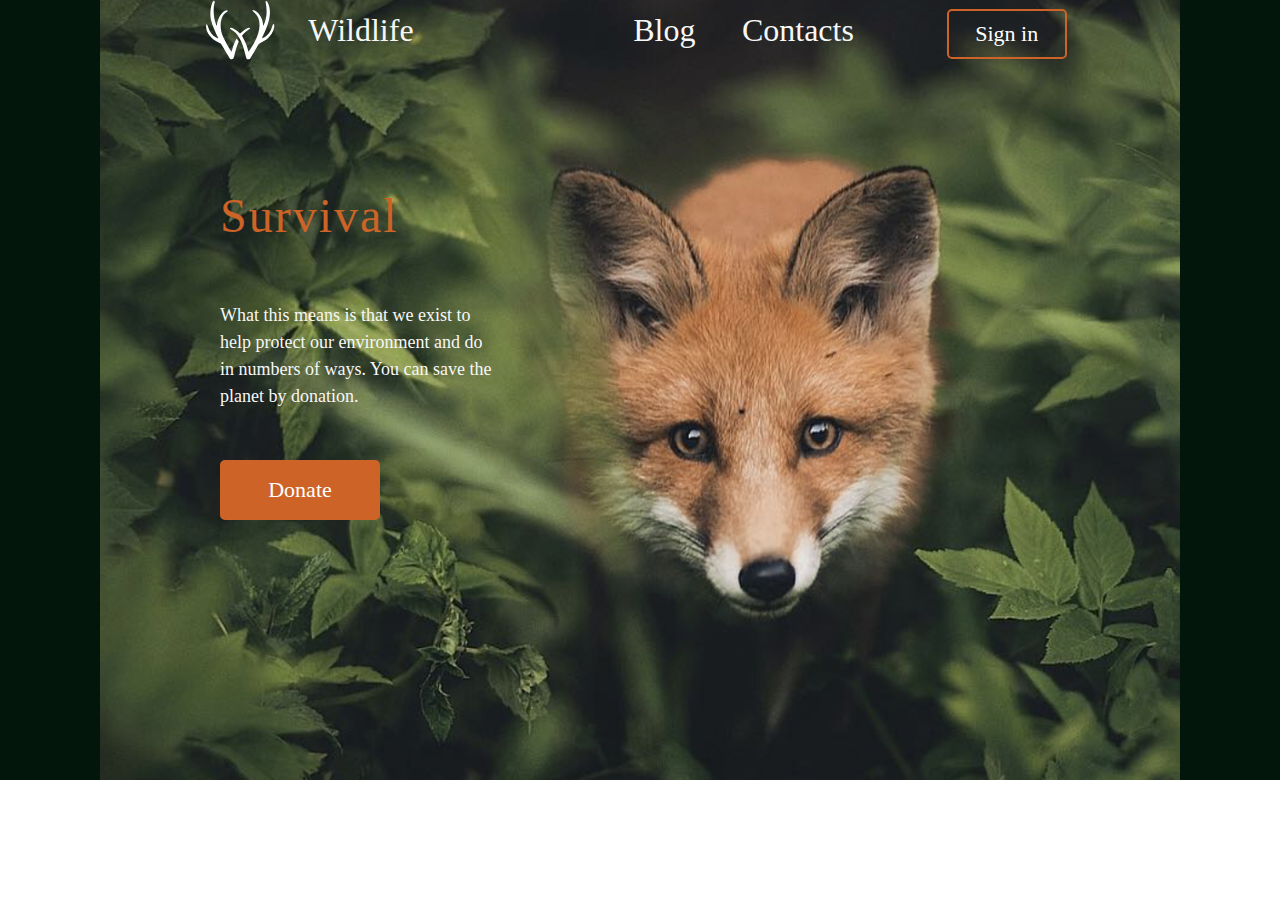
==== commit bc3200f7: "Merge pull request #32 from SA50-X-19/Lab8_wildlife-survival" ====
--- a/wildlife/index.html
+++ b/wildlife/index.html
@@ -8,41 +8,50 @@
 </head>
 <body>
   <div class="wrapper">
-    <header class="header">
-        <div class="header__left">
-          <div class="left__block">
-            <div class="header__logo">
-                <svg width="69" height="60" viewBox="0 0 69 60" fill="none" xmlns="http://www.w3.org/2000/svg">
-                  <path fill-rule="evenodd" clip-rule="evenodd" d="M6.3948 2.44604C4.16477 7.15504 3.65727 16.4691 5.36475 21.3461C5.73505 22.4039 6.12845 23.6725 6.23905 24.1655C6.50697 25.3616 9.98755 33.4607 11.3835 36.1374C12.7536 38.7639 12.7282 38.7901 10.1004 37.4541C6.3206 35.5326 3.34752 31.5826 2.05042 26.7593C1.13115 23.3408 0.00397348 23.2777 0.0772985 26.6488C0.205224 32.5289 5.17522 38.814 12.5882 42.4708C15.5288 43.9211 14.6779 42.7686 21.2467 54.2024C24.0457 59.0747 24.1808 59.2308 25.5972 59.2308C27.3561 59.2308 27.6071 58.8444 28.5953 54.6155C29.5972 50.3279 30.7228 46.6075 31.9289 43.5965L32.7948 41.4347L31.8533 40.1431C31.3355 39.4326 30.798 38.8502 30.6593 38.8488C30.1948 38.844 28.0869 43.6096 26.7646 47.6535L25.4569 51.6532L23.9027 49.3844C22.4623 47.2811 17.952 38.948 16.8384 36.3319C12.847 26.9553 14.4788 15.6138 20.3028 12.2518C22.3567 11.066 21.9794 9.6086 19.8173 10.3764C15.3945 11.9471 11.3867 18.6498 10.9586 25.1924C10.8617 26.6725 9.7457 24.0611 8.6236 19.7287C7.47227 15.2835 7.3727 6.67708 8.4353 3.47029C9.38888 0.593038 7.67895 -0.265299 6.3948 2.44604ZM59.6933 1.30982C59.574 1.59996 59.6634 2.85175 59.8918 4.09177C61.1044 10.6744 60.7708 16.6257 58.8924 21.9231C57.5846 25.6113 57.0736 26.3963 57.0652 24.7304C57.0377 19.3638 53.3148 12.8507 49.0733 10.7489C45.9222 9.18752 45.6274 10.2683 48.518 12.7851C56.5554 19.7834 54.8527 33.9088 44.1036 49.4043L42.5157 51.6933L41.9636 49.7889C40.4831 44.6822 39.9738 43.3696 38.0497 39.7006L35.9766 35.7474L37.6433 33.7295C38.56 32.6197 40.4344 31.032 41.8087 30.2013C43.183 29.3706 44.2428 28.5095 44.1637 28.2878C43.6667 26.893 39.9378 28.4095 36.4521 31.4239L34.0308 33.5178L31.8846 31.5955C29.582 29.5331 25.8581 27.5444 24.6935 27.7554C23.4517 27.9804 23.6045 28.7779 25.0178 29.4484C31.5726 32.5583 36.2416 40.8258 39.5563 55.1923C40.3933 58.8197 40.6819 59.2308 42.3925 59.2308C43.7998 59.2308 43.9577 59.0614 46.1602 55.1923C47.5179 52.8072 51.0517 46.8561 52.3433 44.7796C52.8356 43.988 54.1098 43.1056 56.201 42.1082C62.3316 39.1839 67.1378 33.2911 68.1072 27.5107C68.7914 23.4293 67.2122 22.8184 66.0997 26.7343C64.7094 31.6287 61.3194 36.0255 57.5225 37.8595C55.6437 38.767 55.6206 38.591 57.1947 35.3476C64.3238 20.6586 65.7354 10.406 61.7265 2.43362C61.0403 1.06904 60.0232 0.506894 59.6933 1.30982Z" fill="white"/>
-                </svg>
-            <h1>Wildlife</h1>
+    <div class="up">
+      <header class="header">
+          <div class="header__left">
+            <div class="left__block">
+              <div class="header__logo">
+                  <svg width="69" height="60" viewBox="0 0 69 60" fill="none" xmlns="http://www.w3.org/2000/svg">
+                    <path fill-rule="evenodd" clip-rule="evenodd" d="M6.3948 2.44604C4.16477 7.15504 3.65727 16.4691 5.36475 21.3461C5.73505 22.4039 6.12845 23.6725 6.23905 24.1655C6.50697 25.3616 9.98755 33.4607 11.3835 36.1374C12.7536 38.7639 12.7282 38.7901 10.1004 37.4541C6.3206 35.5326 3.34752 31.5826 2.05042 26.7593C1.13115 23.3408 0.00397348 23.2777 0.0772985 26.6488C0.205224 32.5289 5.17522 38.814 12.5882 42.4708C15.5288 43.9211 14.6779 42.7686 21.2467 54.2024C24.0457 59.0747 24.1808 59.2308 25.5972 59.2308C27.3561 59.2308 27.6071 58.8444 28.5953 54.6155C29.5972 50.3279 30.7228 46.6075 31.9289 43.5965L32.7948 41.4347L31.8533 40.1431C31.3355 39.4326 30.798 38.8502 30.6593 38.8488C30.1948 38.844 28.0869 43.6096 26.7646 47.6535L25.4569 51.6532L23.9027 49.3844C22.4623 47.2811 17.952 38.948 16.8384 36.3319C12.847 26.9553 14.4788 15.6138 20.3028 12.2518C22.3567 11.066 21.9794 9.6086 19.8173 10.3764C15.3945 11.9471 11.3867 18.6498 10.9586 25.1924C10.8617 26.6725 9.7457 24.0611 8.6236 19.7287C7.47227 15.2835 7.3727 6.67708 8.4353 3.47029C9.38888 0.593038 7.67895 -0.265299 6.3948 2.44604ZM59.6933 1.30982C59.574 1.59996 59.6634 2.85175 59.8918 4.09177C61.1044 10.6744 60.7708 16.6257 58.8924 21.9231C57.5846 25.6113 57.0736 26.3963 57.0652 24.7304C57.0377 19.3638 53.3148 12.8507 49.0733 10.7489C45.9222 9.18752 45.6274 10.2683 48.518 12.7851C56.5554 19.7834 54.8527 33.9088 44.1036 49.4043L42.5157 51.6933L41.9636 49.7889C40.4831 44.6822 39.9738 43.3696 38.0497 39.7006L35.9766 35.7474L37.6433 33.7295C38.56 32.6197 40.4344 31.032 41.8087 30.2013C43.183 29.3706 44.2428 28.5095 44.1637 28.2878C43.6667 26.893 39.9378 28.4095 36.4521 31.4239L34.0308 33.5178L31.8846 31.5955C29.582 29.5331 25.8581 27.5444 24.6935 27.7554C23.4517 27.9804 23.6045 28.7779 25.0178 29.4484C31.5726 32.5583 36.2416 40.8258 39.5563 55.1923C40.3933 58.8197 40.6819 59.2308 42.3925 59.2308C43.7998 59.2308 43.9577 59.0614 46.1602 55.1923C47.5179 52.8072 51.0517 46.8561 52.3433 44.7796C52.8356 43.988 54.1098 43.1056 56.201 42.1082C62.3316 39.1839 67.1378 33.2911 68.1072 27.5107C68.7914 23.4293 67.2122 22.8184 66.0997 26.7343C64.7094 31.6287 61.3194 36.0255 57.5225 37.8595C55.6437 38.767 55.6206 38.591 57.1947 35.3476C64.3238 20.6586 65.7354 10.406 61.7265 2.43362C61.0403 1.06904 60.0232 0.506894 59.6933 1.30982Z" fill="white"/>
+                  </svg>
+              <h1>Wildlife</h1> 
+              </div>
             </div>
           </div>
+        <div class="header__right">
+          <div class = "right__block"> 
+            <nav class="menu">
+              <ul class="menu__list">
+                <li class="menu__items">
+                  <a href="#" class="menu__links">Blog</a>
+                </li>
+                <li class="menu__items">
+                  <a href="#" class="menu__links">Contacts</a>
+                </li>
+                <li class="menu__items">
+                  <img src="https://image.flaticon.com/icons/svg/49/49116.svg" alt="" class="search-icon">
+                </li>
+                <li class="menu__items">
+                  <button href="#" class="menu__links">Sign in</button>
+                </li>
+              </ul>
+            </nav>
+          </div>
         </div>
-      <div class="header__right">
-        <div class = "right__block"> 
-          <nav class="menu">
-            <ul class="menu__list">
-              <li class="menu__items">
-                <a href="#" class="menu__links">Blog</a>
-              </li>
-              <li class="menu__items">
-                <a href="#" class="menu__links">Contacts</a>
-              </li>
-              <li class="menu__items">
-                <img src="https://image.flaticon.com/icons/svg/49/49116.svg" alt="" class="search-icon">
-              </li>
-              <li class="menu__items">
-                <button href="#" class="menu__links">Sign in</button>
-              </li>
-            </ul>
-          </nav>
+      </header>
+      <div class="survival">
+        <div class="med">
+          <div class="med_title"><h1 id="tt">Survival</h1></div>
+          <div class="med_text">
+            What this means is that we exist to help protect our environment and do in numbers of ways. 
+            You can save the planet by donation.
+          </div>
+          <div class="med_donate"> <button href=# class="med_links" id="button2">Donate</button></div>
         </div>
       </div>
-    </header>
+    </div>
   </div>
-<div class="hidenh1">
-  <h1>Survival</h1>
-</div>
 </body>
 </html>
--- a/wildlife/style.css
+++ b/wildlife/style.css
@@ -11,13 +11,17 @@
     width: 100vw;
     display: flex;
     justify-content: center;
+    background-color: #02160b;
 }
-  
-.header {
+.up{
     width: 100%;
     max-width: 1080px;
     height: 100%;
-    min-height: 780px;
+    min-height: 780px; 
+    
+    background-image: url(fox_back.png);
+}
+.header {
 
     display: flex;
     justify-content: space-around;
@@ -87,11 +91,78 @@
     color: #f7f7f7;
 }
 
-header {
-    background-image: url(fox_back.png);
+.survival{
+    display: flex;
+    align-items: flex-end;
+    height:460px;
+    width: 395px;
+    justify-content: flex-end;
+    
 }
 
-.hidenh1 {
-    background-color: black;
-    visibility: hidden;
+.med {
+    width: 275px;
+    height: 340px;
+
+    display: flex;
+    justify-content: space-between;
+    flex-direction: column;
+
 }
+
+.med_title {
+    width: 199px;
+    height: 72px;
+
+    color: #CD6326;
+}
+
+.med_text {
+    width: 274px;
+    height: 108px;
+
+    font-style: normal;
+
+    font-size: 18px;
+
+    font-weight: 400;
+
+    line-height: 27px;
+    letter-spacing: 0em;
+
+    color: rgba(247, 247, 247, 1);
+}
+
+.med_donate {
+    width: 160px;
+    height: 60px;
+
+    font-family: Roboto;
+    font-style: normal;
+    
+    font-size: 23px;
+
+    font-weight: 400;
+
+    line-height: 27px;
+
+    letter-spacing: 0em;
+
+}
+
+#button2 {
+    height: 60px;
+    width: 160px;
+
+    background-color: #cd6326;
+}
+
+#tt {
+    color:rgb(205, 99, 38);
+
+    font-size: 48px;
+    font-style: normal;
+    font-weight: 400;
+    line-height: 72px;
+    letter-spacing: 2px;
+}
--- a/wildlife/anim.css
+++ b/wildlife/anim.css
@@ -16,3 +16,13 @@
     color:rgba(41, 41, 41, 2);
     transition: 200ms;
 }
+
+
+#button2:hover {
+    background-color: #e39128;
+    border: 2px solid #e39128;
+}
+
+#button2:active {
+    background-color: rgba(41, 41, 41, 2);
+}
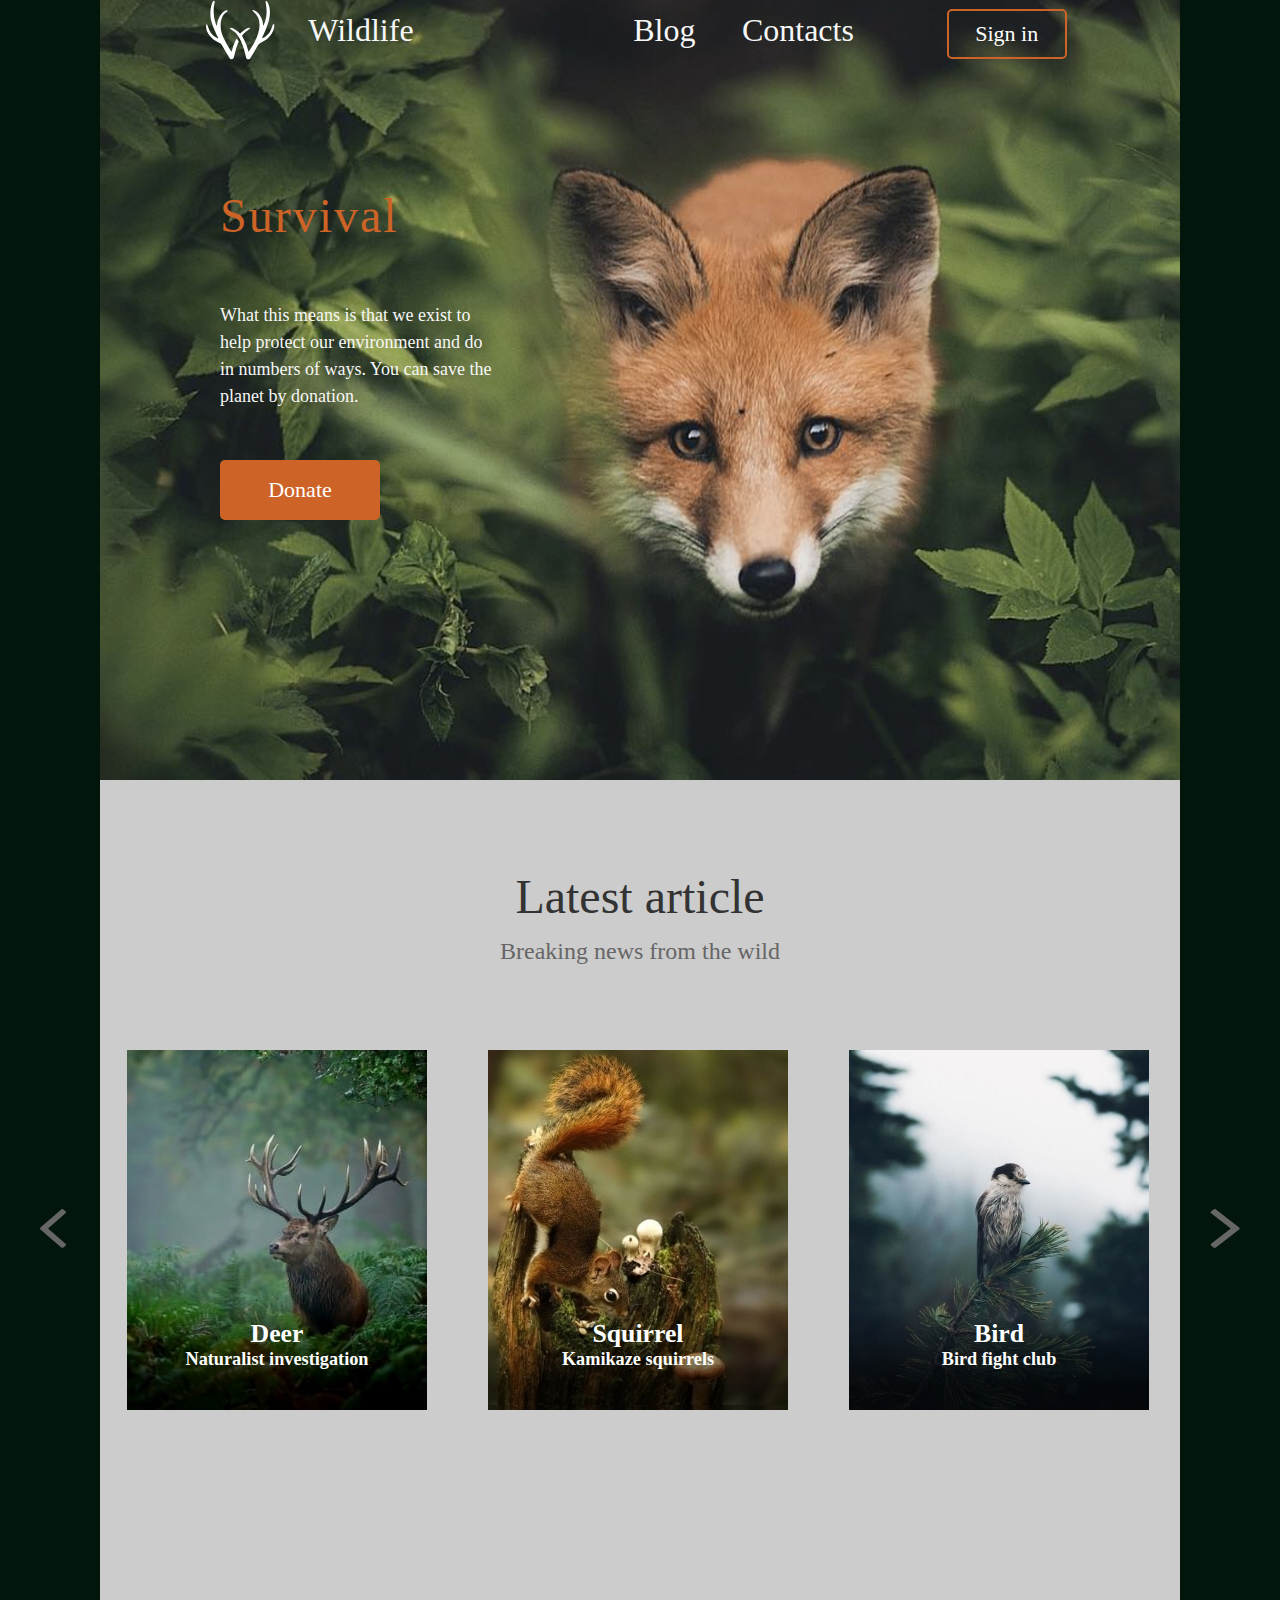
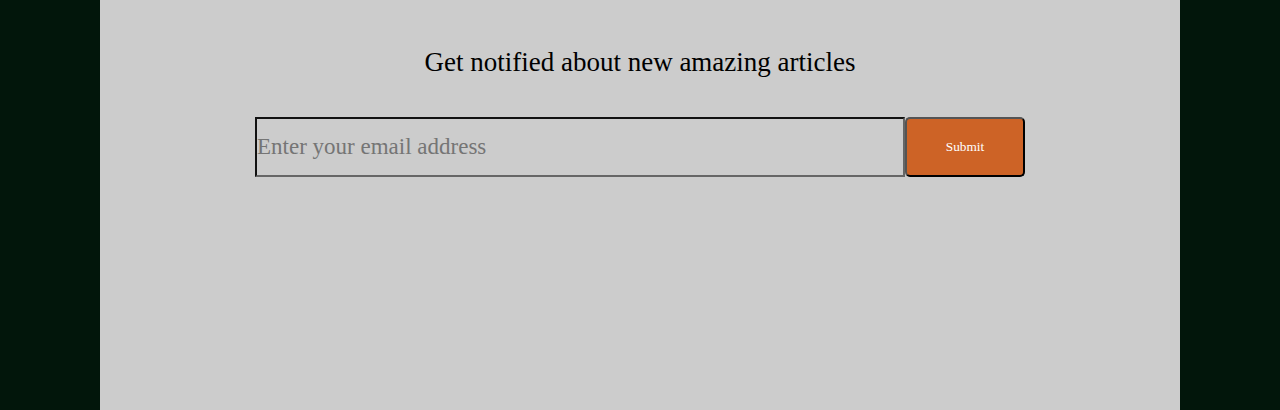
==== commit b7a7b92f: "Merge pull request #33 from SA50-X-19/Lab9_wildlife-last-articles" ====
--- a/wildlife/index.html
+++ b/wildlife/index.html
@@ -53,5 +53,60 @@
       </div>
     </div>
   </div>
+<div class="wild-articles">
+    <div class="last_articles">
+      <div class="articles__header">
+        <h2 id="head_1">Latest article</h2>
+        <h2 id="head_2">Breaking news from the wild</h2>
+      </div>
+      <div class="articles__body">
+        <div class="illustration">
+          <div id="strelka">
+            <svg width="26" height="39" viewBox="0 0 26 39" fill="none" xmlns="http://www.w3.org/2000/svg">
+              <path d="M25.9913 3.24993C25.9913 3.56219 25.8125 3.91383 25.545 4.14844L8.00063 19.4998L25.545 34.8511C25.8131 35.0857 25.9913 35.4368 25.9913 35.7496C25.9913 36.0624 25.8125 36.4135 25.545 36.6481L23.3131 38.601C23.045 38.8356 22.6438 38.9915 22.2863 38.9915C21.9288 38.9915 21.5275 38.8351 21.2594 38.601L0.455627 20.3977C0.187502 20.1631 0.00937653 19.812 0.00937653 19.4992C0.00937653 19.1864 0.188127 18.8353 0.455627 18.6007L21.2594 0.397427C21.5275 0.162818 21.9288 0.00695801 22.2863 0.00695801C22.6438 0.00695801 23.045 0.163365 23.3131 0.397427L25.545 2.35032C25.8131 2.58493 25.9913 2.89719 25.9913 3.24883V3.24993Z" fill="#666666"/>
+              </svg>
+          </div>
+          <div class="picture__1">
+            <div class="picture__text">
+              <h3 id="white">Deer</h3>
+              <h5 id="white">Naturalist investigation</h5>
+            </div>
+          </div>
+          <div class="picture__2">
+            <div class="picture__text">
+              <h3 id='white'>Squirrel</h3>
+              <h5 id='white'>Kamikaze squirrels</h5>
+            </div> 
+          </div>
+          <div class="picture__3">
+            <div class="picture__text">
+              <h3 id='white'>Bird</h3>
+              <h5 id='white'>Bird fight club</h5>
+            </div>
+          </div>
+          <div id="strelka">
+            <svg width="30" height="39" viewBox="0 0 30 39" fill="none" xmlns="http://www.w3.org/2000/svg">
+              <path d="M29.6512 19.4997C29.6512 19.812 29.4517 20.1636 29.1531 20.3982L5.93029 38.6015C5.63098 38.8361 5.18308 38.992 4.78401 38.992C4.38494 38.992 3.93703 38.8356 3.63773 38.6015L1.14633 36.6486C0.847031 36.414 0.648193 36.1017 0.648193 35.7501C0.648193 35.4378 0.847728 35.0862 1.14633 34.8516L20.7308 19.5003L1.14633 4.14894C0.847031 3.91433 0.648193 3.56323 0.648193 3.25042C0.648193 2.93761 0.847728 2.58651 1.14633 2.3519L3.63773 0.399014C3.93703 0.164405 4.38494 0.00854492 4.78401 0.00854492C5.18308 0.00854492 5.63098 0.164952 5.93029 0.399014L29.1531 18.6023C29.4524 18.8369 29.6512 19.188 29.6512 19.5008V19.4997Z" fill="#666666"/>
+            </svg>
+          </div>
+        </div>
+      </div>
+
+      <div class='articles__basement'>
+        <div class="email">
+          <div class="text12">
+            <h4 id="text11">Get notified about new amazing articles</h4>
+          </div>
+          <div class="email2">
+            <form class="form_center" action="kudata.php">
+              <input class="pole__email" type="email" placeholder="Enter your email address">
+              <input class="button__send" type="submit" placeholder="Send">
+            </form>
+          </div>
+        </div>
+      </div>
+    </div>
+  </div>
 </body>
+
 </html>
--- a/wildlife/style.css
+++ b/wildlife/style.css
@@ -13,6 +13,7 @@
     justify-content: center;
     background-color: #02160b;
 }
+
 .up{
     width: 100%;
     max-width: 1080px;
@@ -166,3 +167,200 @@
     line-height: 72px;
     letter-spacing: 2px;
 }
+
+.wild-articles {
+    width: 100vw;
+    display: flex;
+
+    justify-content: center;
+
+    background-color: #02160b;
+
+    z-index: -1;
+}
+
+.last_articles {
+    width: 100%;
+    max-width: 1080px;
+    height: 100%;
+    min-height: 780px;
+
+    display: flex;
+
+    flex-direction: column;
+    align-items: center;
+    justify-content: space-between;
+    
+    background-color: #cccccc;
+}
+
+.articles__header {
+    height: 270px;
+
+    display: flex;
+    justify-content: center;
+
+    flex-direction: column;
+}
+
+#head_1 {
+    text-align: center;
+    font-style: normal;
+
+    font-size: 48px;
+
+    font-weight: 400;
+
+    line-height: 72px;
+    letter-spacing: 0em;
+
+    color: #333333; 
+}
+#head_2 {
+    text-align: center;
+    font-style: normal;
+
+    font-size: 24px;
+
+    font-weight: 400;
+
+    line-height: 36px;
+    letter-spacing: 0em;
+    
+    color: #666666;
+}
+
+.articles__body {
+
+    display: flex;
+    align-items: flex-end;
+}
+
+.illustration {
+    height: 360px;
+    width: 1200px;
+
+    display: flex;
+
+    align-items: center;
+    justify-content: space-between;
+}
+
+.picture__1 {
+    height: 360px;
+    width: 300px;
+
+    display: flex;
+
+    align-items: flex-end;
+    justify-content: center;
+
+    background-image: url(Olen.jpg)
+}
+.picture__2 {
+    height: 360px;
+    width: 300px;
+
+    display: flex;
+
+    align-items: flex-end;
+    justify-content: center;
+
+    background-image: url(Belka.jpg)
+}
+.picture__3 {
+    height: 360px;
+    width: 300px;
+
+    display: flex;
+
+    align-items: flex-end;
+    justify-content: center;
+
+    background-image: url(Bird.jpg)
+}
+
+#white {
+    color: white;
+}
+
+.picture__text {
+    display: flex;
+    flex-direction: column;
+    align-items: center;
+
+    font-size: 22px;
+
+    margin-bottom: 40px;
+}
+
+.articles__basement {
+    height: 600px;
+
+    display: flex;
+    flex-direction: column;
+
+    align-items: center;
+    justify-content: space-around;
+}
+
+.email {
+    height: 170px;
+
+    display: flex;
+    flex-direction: column;
+
+    align-items: center;
+    justify-content: space-around;
+}
+
+#text11 {
+    text-align: center;
+    font-style: normal;
+
+    font-size: 27px;
+
+    font-weight: 400;
+    line-height: 41px;
+    letter-spacing: 0em;
+}
+
+.pole__email {
+    width: 650px;
+    height: 60px;
+    
+    font-family: Roboto;
+    font-style: normal;
+
+    font-size: 23px;
+
+    font-weight: 400;
+    line-height: 27px;
+    letter-spacing: 0em;
+
+    text-align: left;
+    border-color: #666666;
+    background: #cccccc;
+}
+
+.button__send {
+    width: 120px;
+    height: 60px;
+
+    border-radius: 5px;
+
+    background: rgba(205, 99, 38, 1);
+    color:white;
+}
+
+.email2 {
+    display: flex;
+    align-items: center;
+}
+
+.form_center {
+    height: 63px;
+
+    display: flex;
+    align-items: center;
+}
--- a/wildlife/anim.css
+++ b/wildlife/anim.css
@@ -13,16 +13,4 @@
 
 a:active {
     background-color: #4a5438;
-    color:rgba(41, 41, 41, 2);
-    transition: 200ms;
-}
 
-
-#button2:hover {
-    background-color: #e39128;
-    border: 2px solid #e39128;
-}
-
-#button2:active {
-    background-color: rgba(41, 41, 41, 2);
-}
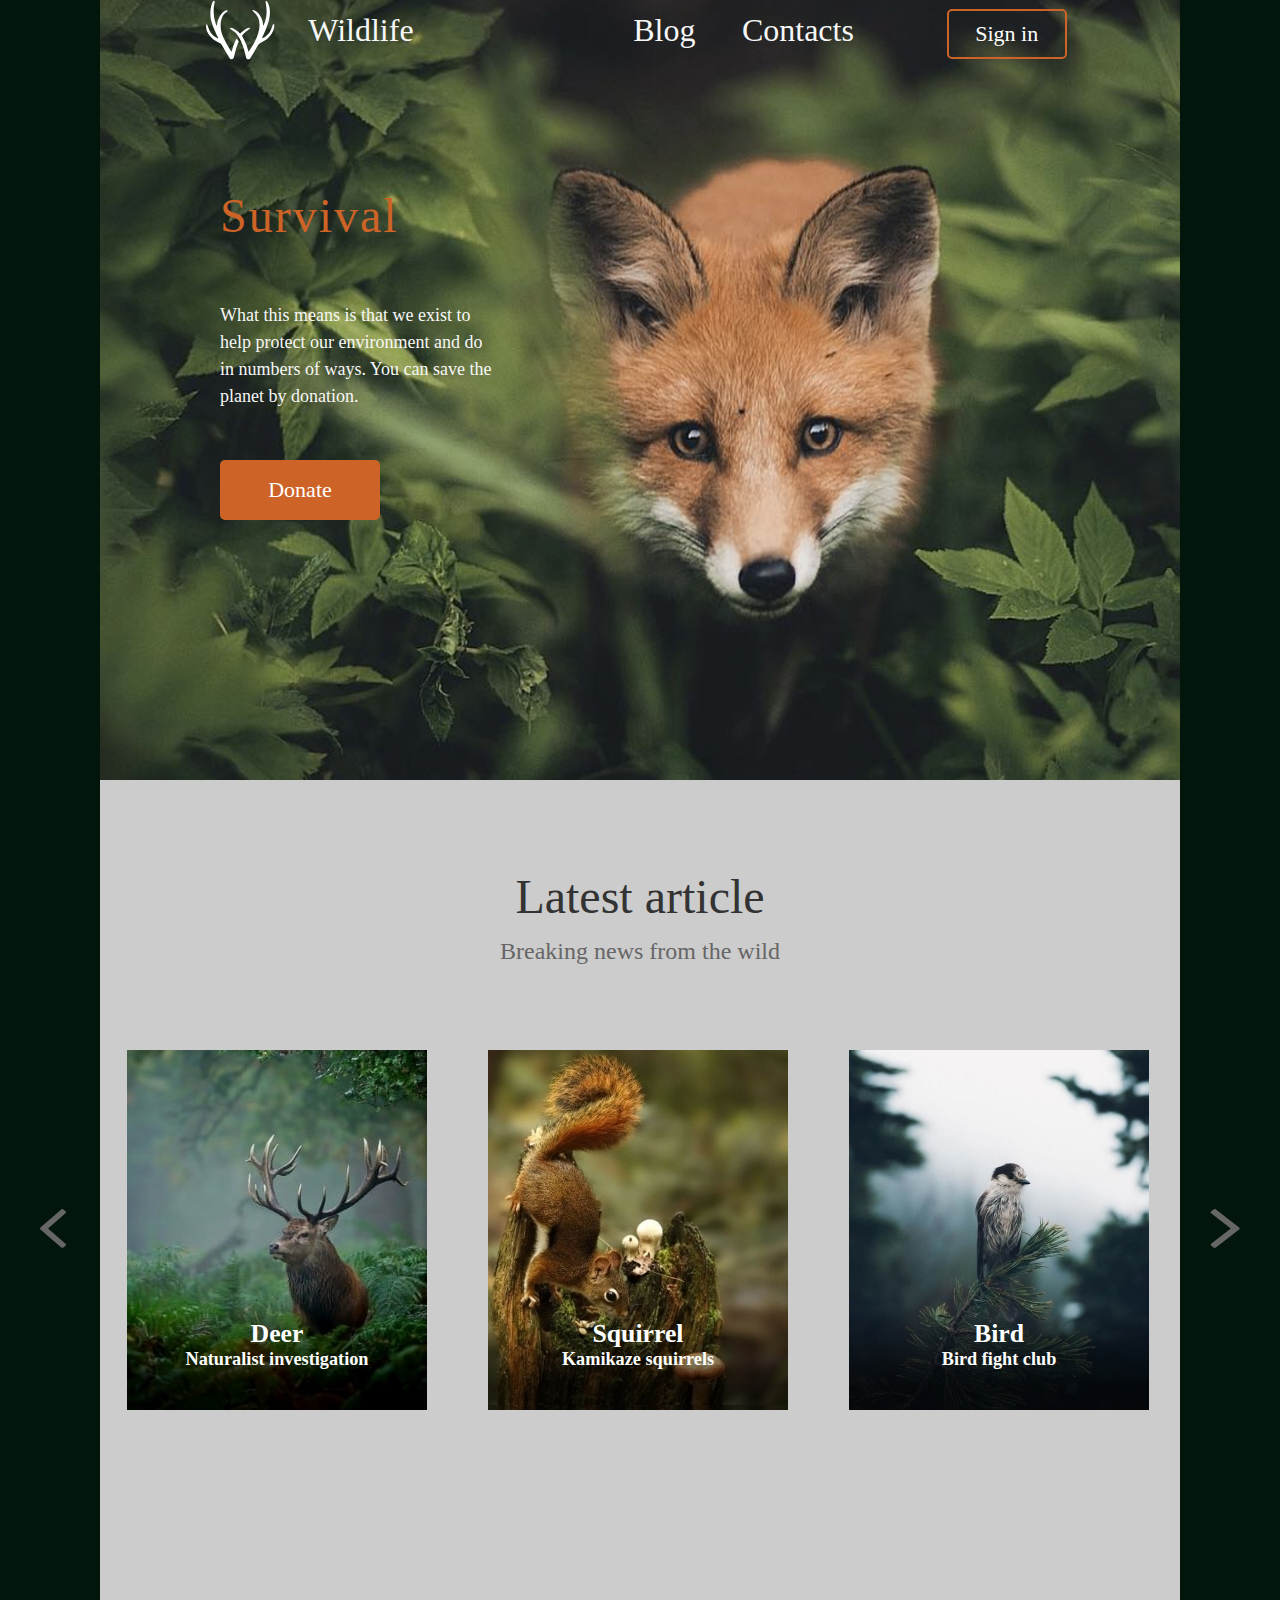
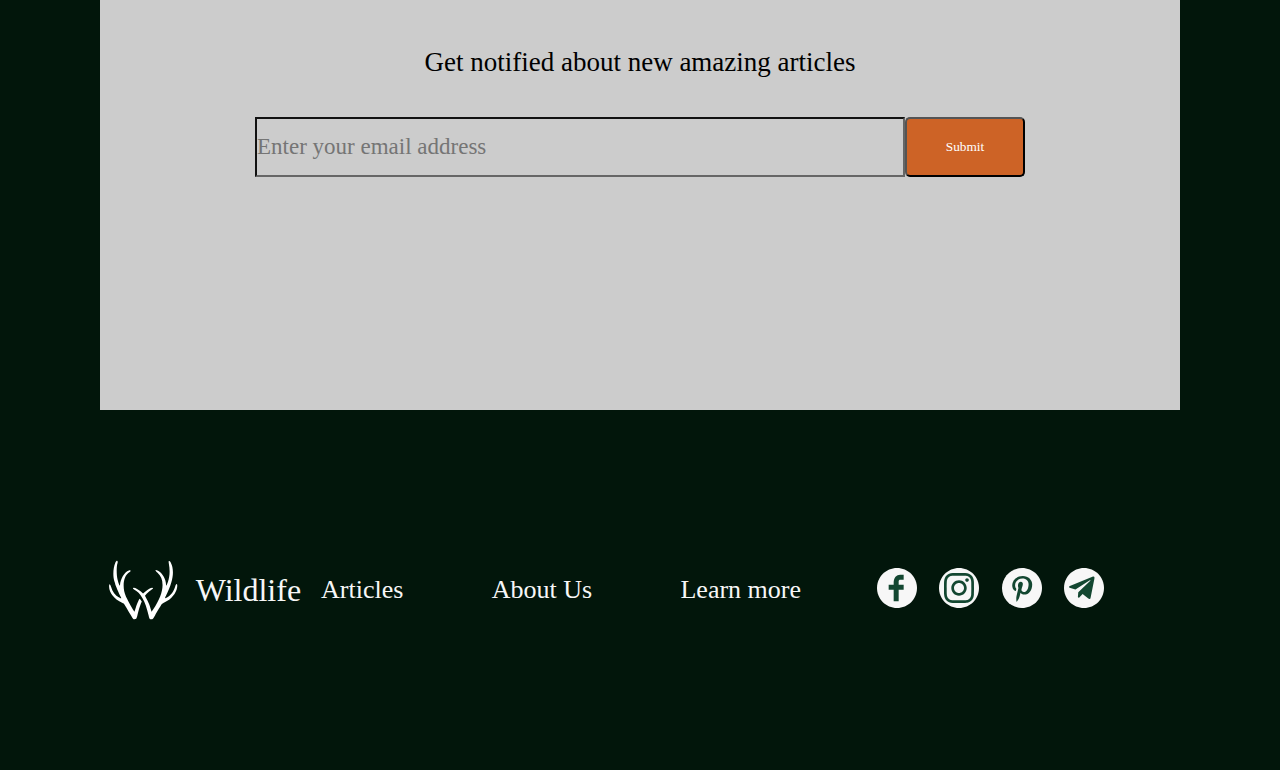
==== commit d57fd539: "Merge branch 'Lab7_wildlife-header' into Lab10_wildlife-last-footer" ====
--- a/wildlife/index.html
+++ b/wildlife/index.html
@@ -16,7 +16,7 @@
                   <svg width="69" height="60" viewBox="0 0 69 60" fill="none" xmlns="http://www.w3.org/2000/svg">
                     <path fill-rule="evenodd" clip-rule="evenodd" d="M6.3948 2.44604C4.16477 7.15504 3.65727 16.4691 5.36475 21.3461C5.73505 22.4039 6.12845 23.6725 6.23905 24.1655C6.50697 25.3616 9.98755 33.4607 11.3835 36.1374C12.7536 38.7639 12.7282 38.7901 10.1004 37.4541C6.3206 35.5326 3.34752 31.5826 2.05042 26.7593C1.13115 23.3408 0.00397348 23.2777 0.0772985 26.6488C0.205224 32.5289 5.17522 38.814 12.5882 42.4708C15.5288 43.9211 14.6779 42.7686 21.2467 54.2024C24.0457 59.0747 24.1808 59.2308 25.5972 59.2308C27.3561 59.2308 27.6071 58.8444 28.5953 54.6155C29.5972 50.3279 30.7228 46.6075 31.9289 43.5965L32.7948 41.4347L31.8533 40.1431C31.3355 39.4326 30.798 38.8502 30.6593 38.8488C30.1948 38.844 28.0869 43.6096 26.7646 47.6535L25.4569 51.6532L23.9027 49.3844C22.4623 47.2811 17.952 38.948 16.8384 36.3319C12.847 26.9553 14.4788 15.6138 20.3028 12.2518C22.3567 11.066 21.9794 9.6086 19.8173 10.3764C15.3945 11.9471 11.3867 18.6498 10.9586 25.1924C10.8617 26.6725 9.7457 24.0611 8.6236 19.7287C7.47227 15.2835 7.3727 6.67708 8.4353 3.47029C9.38888 0.593038 7.67895 -0.265299 6.3948 2.44604ZM59.6933 1.30982C59.574 1.59996 59.6634 2.85175 59.8918 4.09177C61.1044 10.6744 60.7708 16.6257 58.8924 21.9231C57.5846 25.6113 57.0736 26.3963 57.0652 24.7304C57.0377 19.3638 53.3148 12.8507 49.0733 10.7489C45.9222 9.18752 45.6274 10.2683 48.518 12.7851C56.5554 19.7834 54.8527 33.9088 44.1036 49.4043L42.5157 51.6933L41.9636 49.7889C40.4831 44.6822 39.9738 43.3696 38.0497 39.7006L35.9766 35.7474L37.6433 33.7295C38.56 32.6197 40.4344 31.032 41.8087 30.2013C43.183 29.3706 44.2428 28.5095 44.1637 28.2878C43.6667 26.893 39.9378 28.4095 36.4521 31.4239L34.0308 33.5178L31.8846 31.5955C29.582 29.5331 25.8581 27.5444 24.6935 27.7554C23.4517 27.9804 23.6045 28.7779 25.0178 29.4484C31.5726 32.5583 36.2416 40.8258 39.5563 55.1923C40.3933 58.8197 40.6819 59.2308 42.3925 59.2308C43.7998 59.2308 43.9577 59.0614 46.1602 55.1923C47.5179 52.8072 51.0517 46.8561 52.3433 44.7796C52.8356 43.988 54.1098 43.1056 56.201 42.1082C62.3316 39.1839 67.1378 33.2911 68.1072 27.5107C68.7914 23.4293 67.2122 22.8184 66.0997 26.7343C64.7094 31.6287 61.3194 36.0255 57.5225 37.8595C55.6437 38.767 55.6206 38.591 57.1947 35.3476C64.3238 20.6586 65.7354 10.406 61.7265 2.43362C61.0403 1.06904 60.0232 0.506894 59.6933 1.30982Z" fill="white"/>
                   </svg>
-              <h1>Wildlife</h1> 
+              <h1>Wildlife</h1>
               </div>
             </div>
           </div>
@@ -53,7 +53,7 @@
       </div>
     </div>
   </div>
-<div class="wild-articles">
+  <div class="wild-articles">
     <div class="last_articles">
       <div class="articles__header">
         <h2 id="head_1">Latest article</h2>
@@ -107,6 +107,71 @@
       </div>
     </div>
   </div>
+  <div class="footer">
+    <div class="footer__wrapper">
+
+      <div class="left__footer">
+        <div class="left__footer_block">
+          <div class="footer__logo">
+            <svg width="69" height="60" viewBox="0 0 69 60" fill="none" xmlns="http://www.w3.org/2000/svg">
+              <path fill-rule="evenodd" clip-rule="evenodd" d="M6.3948 2.44604C4.16477 7.15504 3.65727 16.4691 5.36475 21.3461C5.73505 22.4039 6.12845 23.6725 6.23905 24.1655C6.50697 25.3616 9.98755 33.4607 11.3835 36.1374C12.7536 38.7639 12.7282 38.7901 10.1004 37.4541C6.3206 35.5326 3.34752 31.5826 2.05042 26.7593C1.13115 23.3408 0.00397348 23.2777 0.0772985 26.6488C0.205224 32.5289 5.17522 38.814 12.5882 42.4708C15.5288 43.9211 14.6779 42.7686 21.2467 54.2024C24.0457 59.0747 24.1808 59.2308 25.5972 59.2308C27.3561 59.2308 27.6071 58.8444 28.5953 54.6155C29.5972 50.3279 30.7228 46.6075 31.9289 43.5965L32.7948 41.4347L31.8533 40.1431C31.3355 39.4326 30.798 38.8502 30.6593 38.8488C30.1948 38.844 28.0869 43.6096 26.7646 47.6535L25.4569 51.6532L23.9027 49.3844C22.4623 47.2811 17.952 38.948 16.8384 36.3319C12.847 26.9553 14.4788 15.6138 20.3028 12.2518C22.3567 11.066 21.9794 9.6086 19.8173 10.3764C15.3945 11.9471 11.3867 18.6498 10.9586 25.1924C10.8617 26.6725 9.7457 24.0611 8.6236 19.7287C7.47227 15.2835 7.3727 6.67708 8.4353 3.47029C9.38888 0.593038 7.67895 -0.265299 6.3948 2.44604ZM59.6933 1.30982C59.574 1.59996 59.6634 2.85175 59.8918 4.09177C61.1044 10.6744 60.7708 16.6257 58.8924 21.9231C57.5846 25.6113 57.0736 26.3963 57.0652 24.7304C57.0377 19.3638 53.3148 12.8507 49.0733 10.7489C45.9222 9.18752 45.6274 10.2683 48.518 12.7851C56.5554 19.7834 54.8527 33.9088 44.1036 49.4043L42.5157 51.6933L41.9636 49.7889C40.4831 44.6822 39.9738 43.3696 38.0497 39.7006L35.9766 35.7474L37.6433 33.7295C38.56 32.6197 40.4344 31.032 41.8087 30.2013C43.183 29.3706 44.2428 28.5095 44.1637 28.2878C43.6667 26.893 39.9378 28.4095 36.4521 31.4239L34.0308 33.5178L31.8846 31.5955C29.582 29.5331 25.8581 27.5444 24.6935 27.7554C23.4517 27.9804 23.6045 28.7779 25.0178 29.4484C31.5726 32.5583 36.2416 40.8258 39.5563 55.1923C40.3933 58.8197 40.6819 59.2308 42.3925 59.2308C43.7998 59.2308 43.9577 59.0614 46.1602 55.1923C47.5179 52.8072 51.0517 46.8561 52.3433 44.7796C52.8356 43.988 54.1098 43.1056 56.201 42.1082C62.3316 39.1839 67.1378 33.2911 68.1072 27.5107C68.7914 23.4293 67.2122 22.8184 66.0997 26.7343C64.7094 31.6287 61.3194 36.0255 57.5225 37.8595C55.6437 38.767 55.6206 38.591 57.1947 35.3476C64.3238 20.6586 65.7354 10.406 61.7265 2.43362C61.0403 1.06904 60.0232 0.506894 59.6933 1.30982Z" fill="white"/>
+            </svg>
+            <div class="footer__logo_text">
+              <h1>Wildlife</h1>
+            </div>
+          </div>
+        </div>
+      </div>
+
+      <div class="middle__footer">
+        <ul class="ul__footer__middle">
+          <li class="li__footer__middle">
+            <a class="a__links__footer">Articles</a>
+          </li>
+          <li class="li__footer__middle">
+            <a class="a__links__footer">About Us</a>
+          </li>
+          <li class="li__footer_middle">
+            <a class="a__links__footer">Learn more</a>
+          </li>
+        </ul>
+      </div>
+
+      <div class="right__footer">
+        <ul class="ul__footer__right">
+          <li class="li__footer__right"> 
+            <a class="a__links__footer__right"><svg width="40" height="40" viewBox="0 0 40 40" fill="none" xmlns="http://www.w3.org/2000/svg">
+              <path d="M0 20C0 8.95431 8.95431 0 20 0C31.0457 0 40 8.95431 40 20C40 31.0457 31.0457 40 20 40C8.95431 40 0 31.0457 0 20Z" fill="#F7F7F7"/>
+              <path d="M21.6663 16.6663H26.6663V21.6663H21.6663V33.3325H16.6663V21.6663H11.6663V16.6663H16.6663V14.575C16.6663 12.5938 17.29 10.09 18.53 8.72126C19.77 7.35001 21.3188 6.66626 23.1738 6.66626H26.6675V11.6663H23.1675C22.3375 11.6663 21.6675 12.3363 21.6675 13.165V16.6663H21.6663Z" fill="#134731"/>
+              </svg></a>
+          </li>
+          <li class="li__footer__right">
+            <a class="a__links__footer__right"><svg width="40" height="40" viewBox="0 0 40 40" fill="none" xmlns="http://www.w3.org/2000/svg">
+              <path d="M0 20C0 8.95431 8.95431 0 20 0C31.0457 0 40 8.95431 40 20C40 31.0457 31.0457 40 20 40C8.95431 40 0 31.0457 0 20Z" fill="#F7F7F7"/>
+              <path d="M20.0088 7.7017C24.019 7.7017 24.4938 7.71928 26.0709 7.78961C27.5366 7.85407 28.3281 8.10021 28.8558 8.30533C29.5534 8.57492 30.0576 8.90311 30.5794 9.42469C31.1071 9.95214 31.4295 10.4503 31.7051 11.1477C31.9103 11.6751 32.1565 12.4722 32.221 13.9314C32.2914 15.5138 32.309 15.9885 32.309 19.9912C32.309 23.9939 32.2914 24.4745 32.221 26.051C32.1565 27.5161 31.9103 28.3073 31.7051 28.8347C31.4354 29.5321 31.1071 30.0361 30.5853 30.5577C30.0576 31.0852 29.5593 31.4075 28.8616 31.6829C28.334 31.8881 27.5366 32.1342 26.0768 32.1987C24.4938 32.269 24.019 32.2866 20.0147 32.2866C16.0104 32.2866 15.5296 32.269 13.9525 32.1987C12.4868 32.1342 11.6953 31.8881 11.1677 31.6829C10.47 31.4134 9.9658 31.0852 9.44401 30.5636C8.91636 30.0361 8.5939 29.538 8.31835 28.8406C8.11315 28.3131 7.86691 27.5161 7.80242 26.0568C7.73207 24.4745 7.71448 23.9998 7.71448 19.9971C7.71448 15.9943 7.73207 15.5138 7.80242 13.9373C7.86691 12.4722 8.11315 11.681 8.31835 11.1535C8.58804 10.4561 8.91636 9.95214 9.43815 9.43055C9.9658 8.90311 10.4641 8.58078 11.1618 8.30533C11.6895 8.10021 12.4868 7.85407 13.9466 7.78961C15.5237 7.71928 15.9986 7.7017 20.0088 7.7017ZM20.0088 5C15.9341 5 15.4241 5.01758 13.8235 5.08791C12.2288 5.15823 11.1325 5.4161 10.1827 5.78531C9.19191 6.1721 8.35353 6.68197 7.52101 7.52002C6.68263 8.35222 6.17256 9.19027 5.78562 10.1748C5.41626 11.1301 5.1583 12.2202 5.08794 13.8142C5.01759 15.42 5 15.9299 5 20.0029C5 24.076 5.01759 24.5859 5.08794 26.1858C5.1583 27.7798 5.41626 28.8758 5.78562 29.8252C6.17256 30.8156 6.68263 31.6536 7.52101 32.4858C8.35353 33.318 9.19191 33.8338 10.1769 34.2147C11.1325 34.5839 12.223 34.8418 13.8177 34.9121C15.4182 34.9824 15.9283 35 20.0029 35C24.0776 35 24.5876 34.9824 26.1882 34.9121C27.7829 34.8418 28.8792 34.5839 29.829 34.2147C30.814 33.8338 31.6523 33.318 32.4849 32.4858C33.3174 31.6536 33.8333 30.8156 34.2144 29.831C34.5837 28.8758 34.8417 27.7857 34.9121 26.1916C34.9824 24.5917 35 24.0819 35 20.0088C35 15.9357 34.9824 15.4259 34.9121 13.8259C34.8417 12.2319 34.5837 11.136 34.2144 10.1866C33.845 9.19027 33.335 8.35222 32.4966 7.52002C31.6641 6.68783 30.8257 6.1721 29.8407 5.79117C28.8851 5.42196 27.7946 5.16409 26.1999 5.09377C24.5935 5.01758 24.0834 5 20.0088 5V5Z" fill="#134731"/>
+              <path d="M20.0088 12.2964C15.7524 12.2964 12.2992 15.7482 12.2992 20.003C12.2992 24.2577 15.7524 27.7096 20.0088 27.7096C24.2652 27.7096 27.7184 24.2577 27.7184 20.003C27.7184 15.7482 24.2652 12.2964 20.0088 12.2964ZM20.0088 25.002C17.2474 25.002 15.0078 22.7633 15.0078 20.003C15.0078 17.2427 17.2474 15.0039 20.0088 15.0039C22.7702 15.0039 25.0098 17.2427 25.0098 20.003C25.0098 22.7633 22.7702 25.002 20.0088 25.002Z" fill="#134731"/>
+              <path d="M29.8232 11.9916C29.8232 12.9853 29.0174 13.7907 28.0233 13.7907C27.0292 13.7907 26.2234 12.9853 26.2234 11.9916C26.2234 10.9979 27.0292 10.1924 28.0233 10.1924C29.0174 10.1924 29.8232 10.9979 29.8232 11.9916Z" fill="#134731"/>
+              </svg>
+              </a>
+          </li> 
+          <li class="li__footer__right">
+            <a class="a__links__footer__right"><svg width="40" height="40" viewBox="0 0 40 40" fill="none" xmlns="http://www.w3.org/2000/svg">
+              <path d="M0 20C0 8.95431 8.95431 0 20 0C31.0457 0 40 8.95431 40 20C40 31.0457 31.0457 40 20 40C8.95431 40 0 31.0457 0 20Z" fill="#F7F7F7"/>
+              <path d="M20.81 7.95117C13.76 7.95117 10.205 13.0062 10.205 17.2212C10.205 19.7762 11.1737 22.0449 13.2437 22.8899C13.585 23.0299 13.8887 22.8962 13.9875 22.5212C14.0562 22.2599 14.2175 21.5999 14.2912 21.3262C14.3925 20.9574 14.3525 20.8262 14.08 20.5012C13.4812 19.7974 13.1 18.8812 13.1 17.5899C13.1 13.8399 15.905 10.4837 20.4062 10.4837C24.3925 10.4837 26.5825 12.9224 26.5825 16.1699C26.5825 20.4499 24.6875 24.0599 21.8762 24.0599C20.3225 24.0599 19.1612 22.7762 19.535 21.2012C19.9812 19.3174 20.845 17.2899 20.845 15.9349C20.845 14.7199 20.1912 13.7087 18.845 13.7087C17.2587 13.7087 15.9812 15.3487 15.9812 17.5487C15.9812 18.9499 16.4575 19.8974 16.4575 19.8974C16.4575 19.8974 14.8312 26.7787 14.5475 27.9837C13.9812 30.3837 14.4625 33.3274 14.5062 33.6249C14.5275 33.7987 14.755 33.8437 14.8562 33.7099C15.0025 33.5187 16.895 31.1812 17.535 28.8512C17.72 28.1912 18.58 24.7762 18.58 24.7762C19.0987 25.7574 20.6012 26.6224 22.205 26.6224C26.9762 26.6224 30.2112 22.2762 30.2112 16.4512C30.2062 12.0512 26.4775 7.95117 20.8112 7.95117H20.81Z" fill="#134731"/>
+              </svg>
+              </a>
+          </li>
+          <li class="li__footer__right">
+            <a class="a__links__footer__right"><svg width="40" height="40" viewBox="0 0 40 40" fill="none" xmlns="http://www.w3.org/2000/svg">
+              <path d="M0 20C0 8.95431 8.95431 0 20 0C31.0457 0 40 8.95431 40 20C40 31.0457 31.0457 40 20 40C8.95431 40 0 31.0457 0 20Z" fill="#F7F7F7"/>
+              <path d="M28.4299 8.75572L5.83808 17.9356C4.92895 18.3631 4.62146 19.2193 5.6183 19.6839L11.4141 21.6246L25.4275 12.4989C26.1927 11.9259 26.976 12.0787 26.302 12.7089L14.2663 24.1918L13.8882 29.0513C14.2384 29.8016 14.8796 29.8051 15.2886 29.4322L18.6185 26.1122L24.3214 30.612C25.6459 31.4383 26.3666 30.905 26.6516 29.3906L30.3922 10.7271C30.7806 8.86286 30.1182 8.04149 28.4299 8.75572Z" fill="#134731"/>
+              </svg>
+              </a>
+          </li>
+        </ul>
+      </div>
+    </div>
+  </div>
 </body>
 
 </html>
--- a/wildlife/style.css
+++ b/wildlife/style.css
@@ -219,7 +219,6 @@
 #head_2 {
     text-align: center;
     font-style: normal;
-
     font-size: 24px;
 
     font-weight: 400;
@@ -254,7 +253,6 @@
 
     align-items: flex-end;
     justify-content: center;
-
     background-image: url(Olen.jpg)
 }
 .picture__2 {
@@ -265,7 +263,6 @@
 
     align-items: flex-end;
     justify-content: center;
-
     background-image: url(Belka.jpg)
 }
 .picture__3 {
@@ -276,7 +273,6 @@
 
     align-items: flex-end;
     justify-content: center;
-
     background-image: url(Bird.jpg)
 }
 
@@ -364,3 +360,84 @@
     display: flex;
     align-items: center;
 }
+
+.footer {
+    width: 100vw;
+    display: flex;
+
+    justify-content: center;
+
+    background-color: #02160b;
+
+    z-index: -1;
+}
+
+
+.footer__wrapper {
+    width: 100%;
+    max-width: 1080px;
+
+    height: 360px;
+
+    display: flex;
+    align-items: center;
+
+    background-image: url(footer.jpg);
+
+    justify-content: space-around;
+}
+
+.left__footer {
+    width: 280px;
+
+    display: flex;
+
+}
+.footer__logo {
+    width: 210px;
+    height: 60px;
+  
+    display: flex;
+    align-items: center;
+    justify-content: space-around;
+}
+.left__footer_block {
+    display: flex;
+    
+    justify-content: space-around;
+
+}
+
+.middle__footer {
+    width: 480px;
+
+    display: flex;
+    justify-content: center;
+
+}
+.ul__footer__middle {
+    width: 480px;
+
+    display: flex;
+    justify-content: space-between;
+    align-items: center;
+
+    font-size: 26px;
+    font-style: normal;
+}
+
+
+.right__footer {
+    width: 480px;
+
+    display: flex;
+    justify-content: center;
+
+}
+.ul__footer__right{
+    width: 250px;
+
+    display: flex;
+    justify-content: space-around;
+    align-items: center;
+}
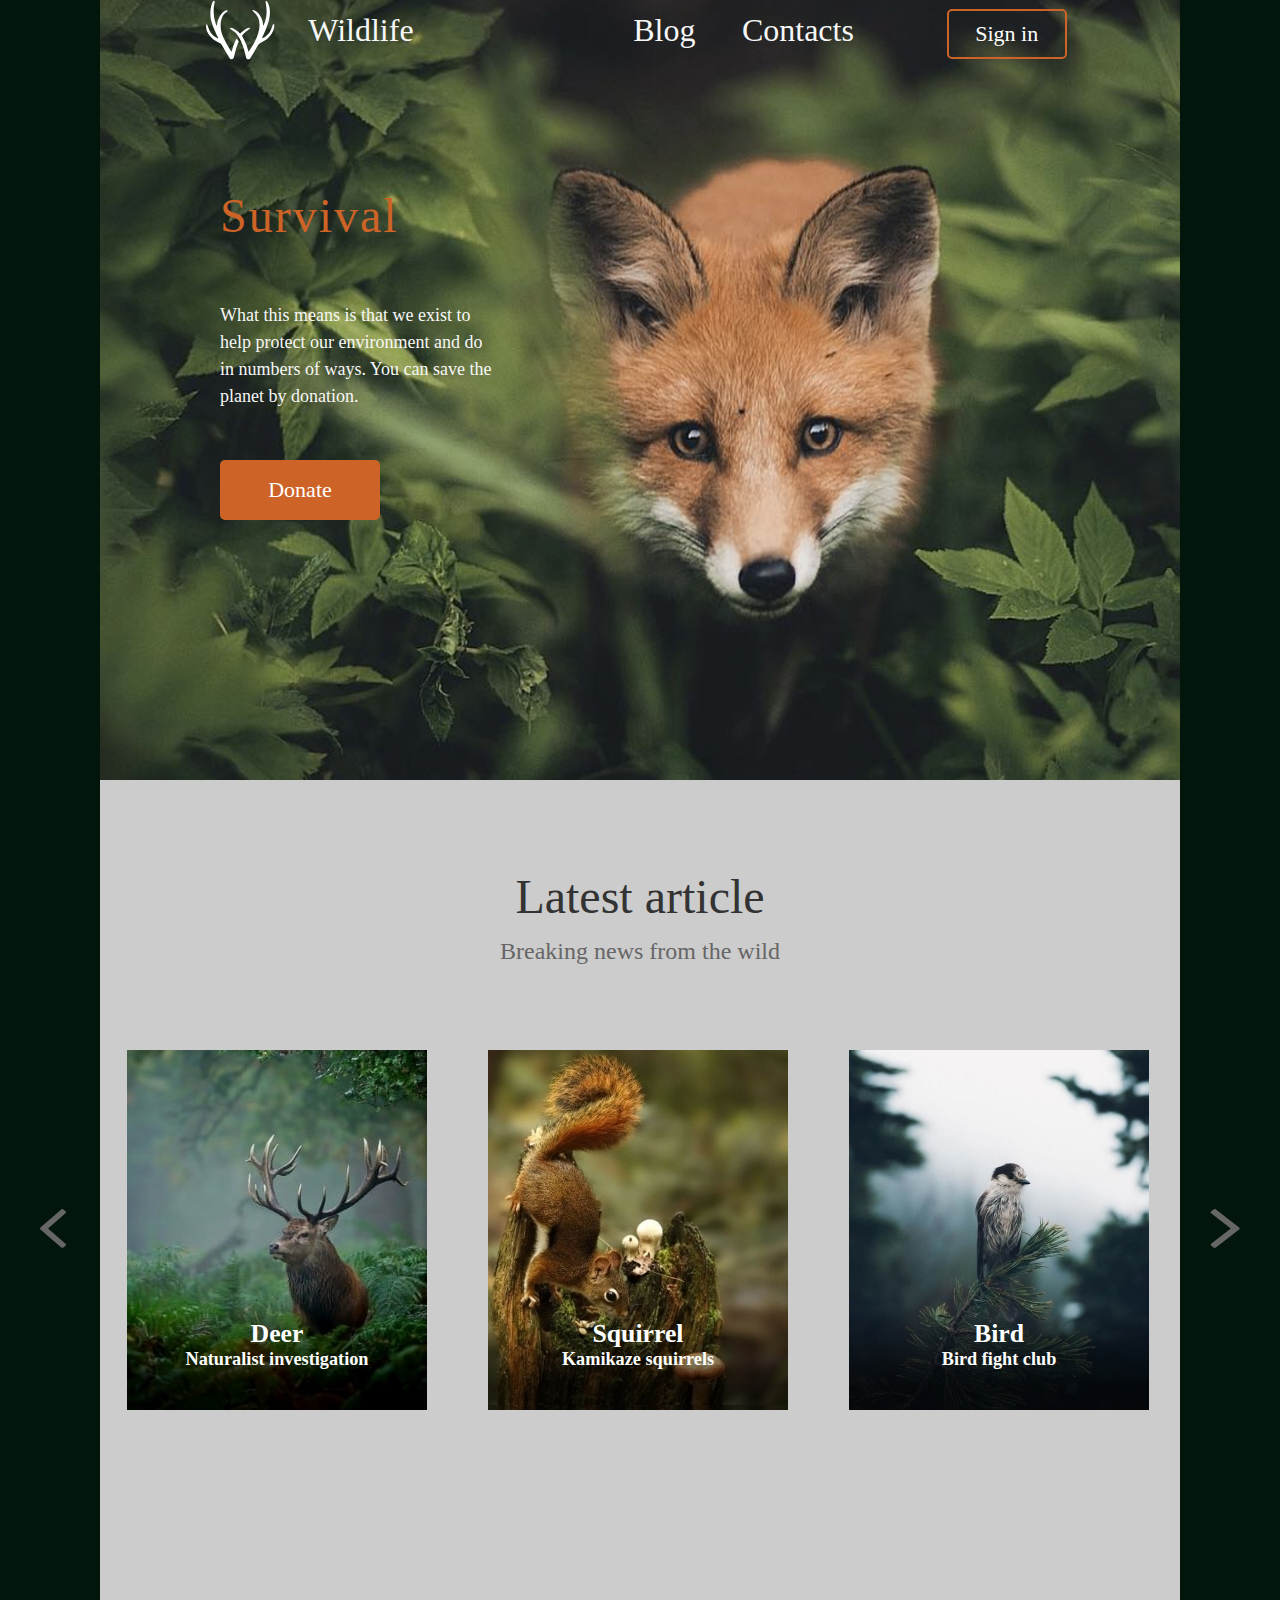
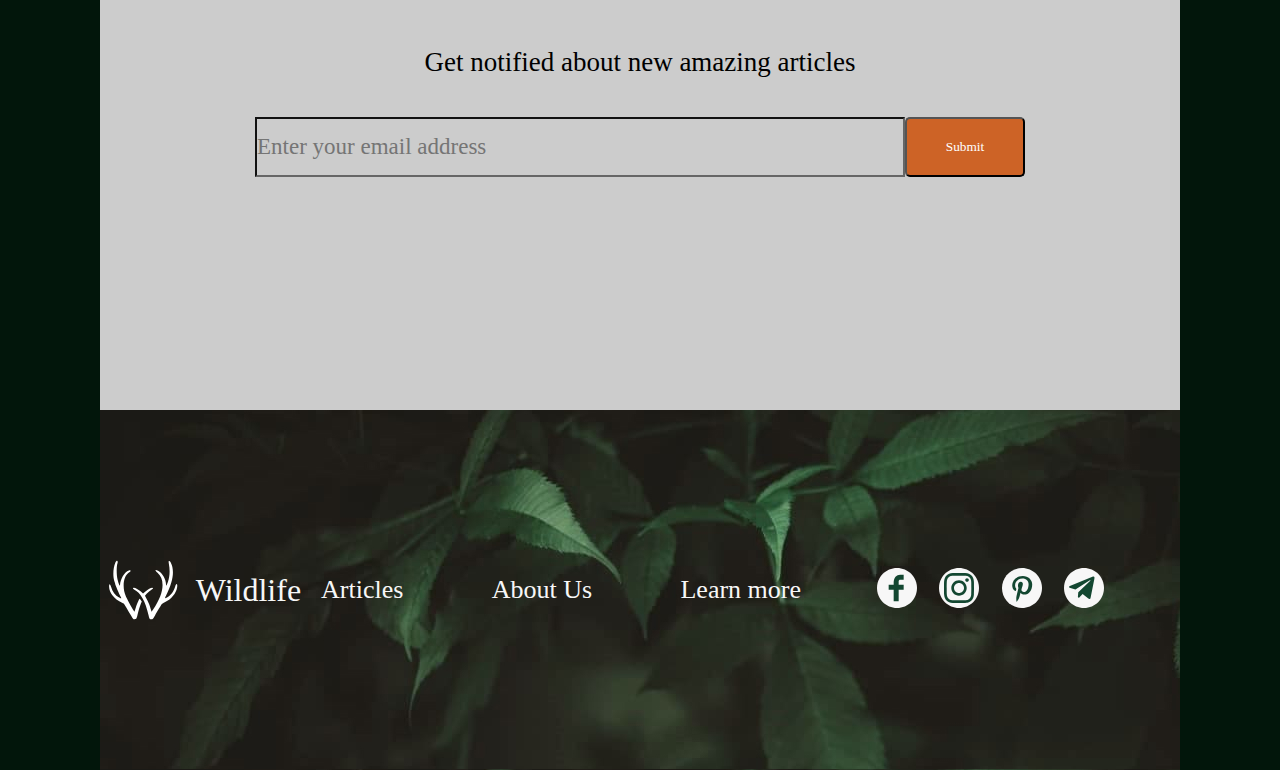
==== commit 7e47060d: "Merge 753e45d1892f31d929bad58b4047bb04be899f50 into 4f910ad4a6bb5f969a0e0220969db24aebb90892" ====
--- a/wildlife/index.html
+++ b/wildlife/index.html
@@ -107,6 +107,7 @@
       </div>
     </div>
   </div>
+
   <div class="footer">
     <div class="footer__wrapper">
 
@@ -170,6 +171,7 @@
           </li>
         </ul>
       </div>
+
     </div>
   </div>
 </body>
--- a/wildlife/style.css
+++ b/wildlife/style.css
@@ -219,6 +219,7 @@
 #head_2 {
     text-align: center;
     font-style: normal;
+
     font-size: 24px;
 
     font-weight: 400;
@@ -253,7 +254,8 @@
 
     align-items: flex-end;
     justify-content: center;
-    background-image: url(Olen.jpg)
+
+    background-image: url(picture/Olen.jpg)
 }
 .picture__2 {
     height: 360px;
@@ -263,7 +265,8 @@
 
     align-items: flex-end;
     justify-content: center;
-    background-image: url(Belka.jpg)
+
+    background-image: url(picture/Belka.jpg)
 }
 .picture__3 {
     height: 360px;
@@ -273,7 +276,8 @@
 
     align-items: flex-end;
     justify-content: center;
-    background-image: url(Bird.jpg)
+
+    background-image: url(picture/Bird.jpg)
 }
 
 #white {
--- a/wildlife/anim.css
+++ b/wildlife/anim.css
@@ -13,4 +13,46 @@
 
 a:active {
     background-color: #4a5438;
+    color:rgba(41, 41, 41, 2);
+    transition: 200ms;
+}
 
+
+#button2:hover {
+    background-color: #e39128;
+    border: 2px solid #e39128;
+}
+
+#button2:active {
+    background-color: rgba(41, 41, 41, 2);
+}
+
+#strelka:hover {
+    transform: scaleY(-1);
+    transition: 400ms;
+}
+
+.a__links__footer:hover {
+    color: #fff;
+    transition: 1000ms; 
+
+    text-shadow: 
+    0 1px 0 #ccc, 
+    0 2px 0 #c9c9c9, 
+    0 3px 0 #bbb, 
+    0 4px 0 #b9b9b9, 
+    0 5px 0 #aaa, 
+    0 6px 1px rgba(0,0,0,.1), 
+    0 0 5px rgba(0,0,0,.1), 
+    0 1px 3px rgba(0,0,0,.3), 
+    0 3px 5px rgba(0,0,0,.2), 
+    0 5px 10px rgba(0,0,0,.25), 
+    0 10px 10px rgba(0,0,0,.2), 
+    0 20px 20px rgba(0,0,0,.15);
+}
+
+.li__footer__right:hover {
+    animation-duration: 3s;
+    transform: rotate(720deg);
+    transition: 1000ms;
+}
